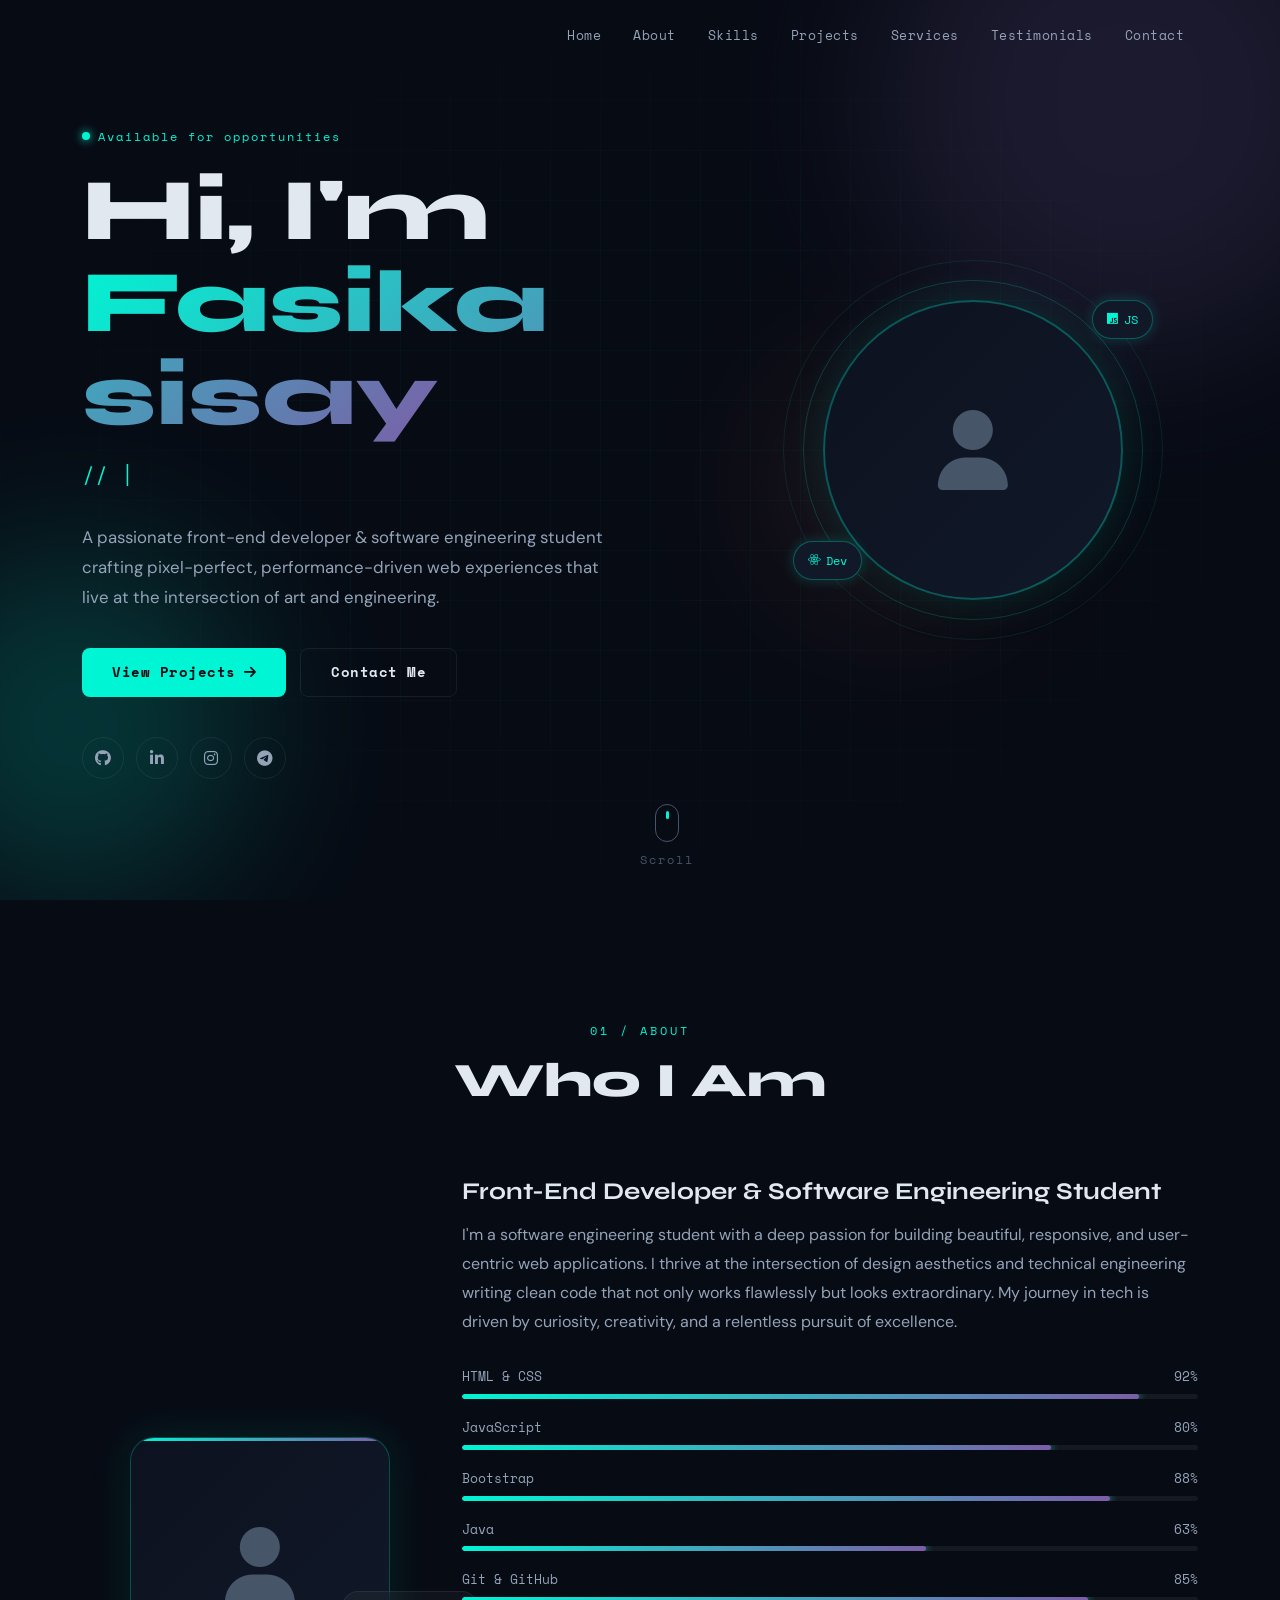
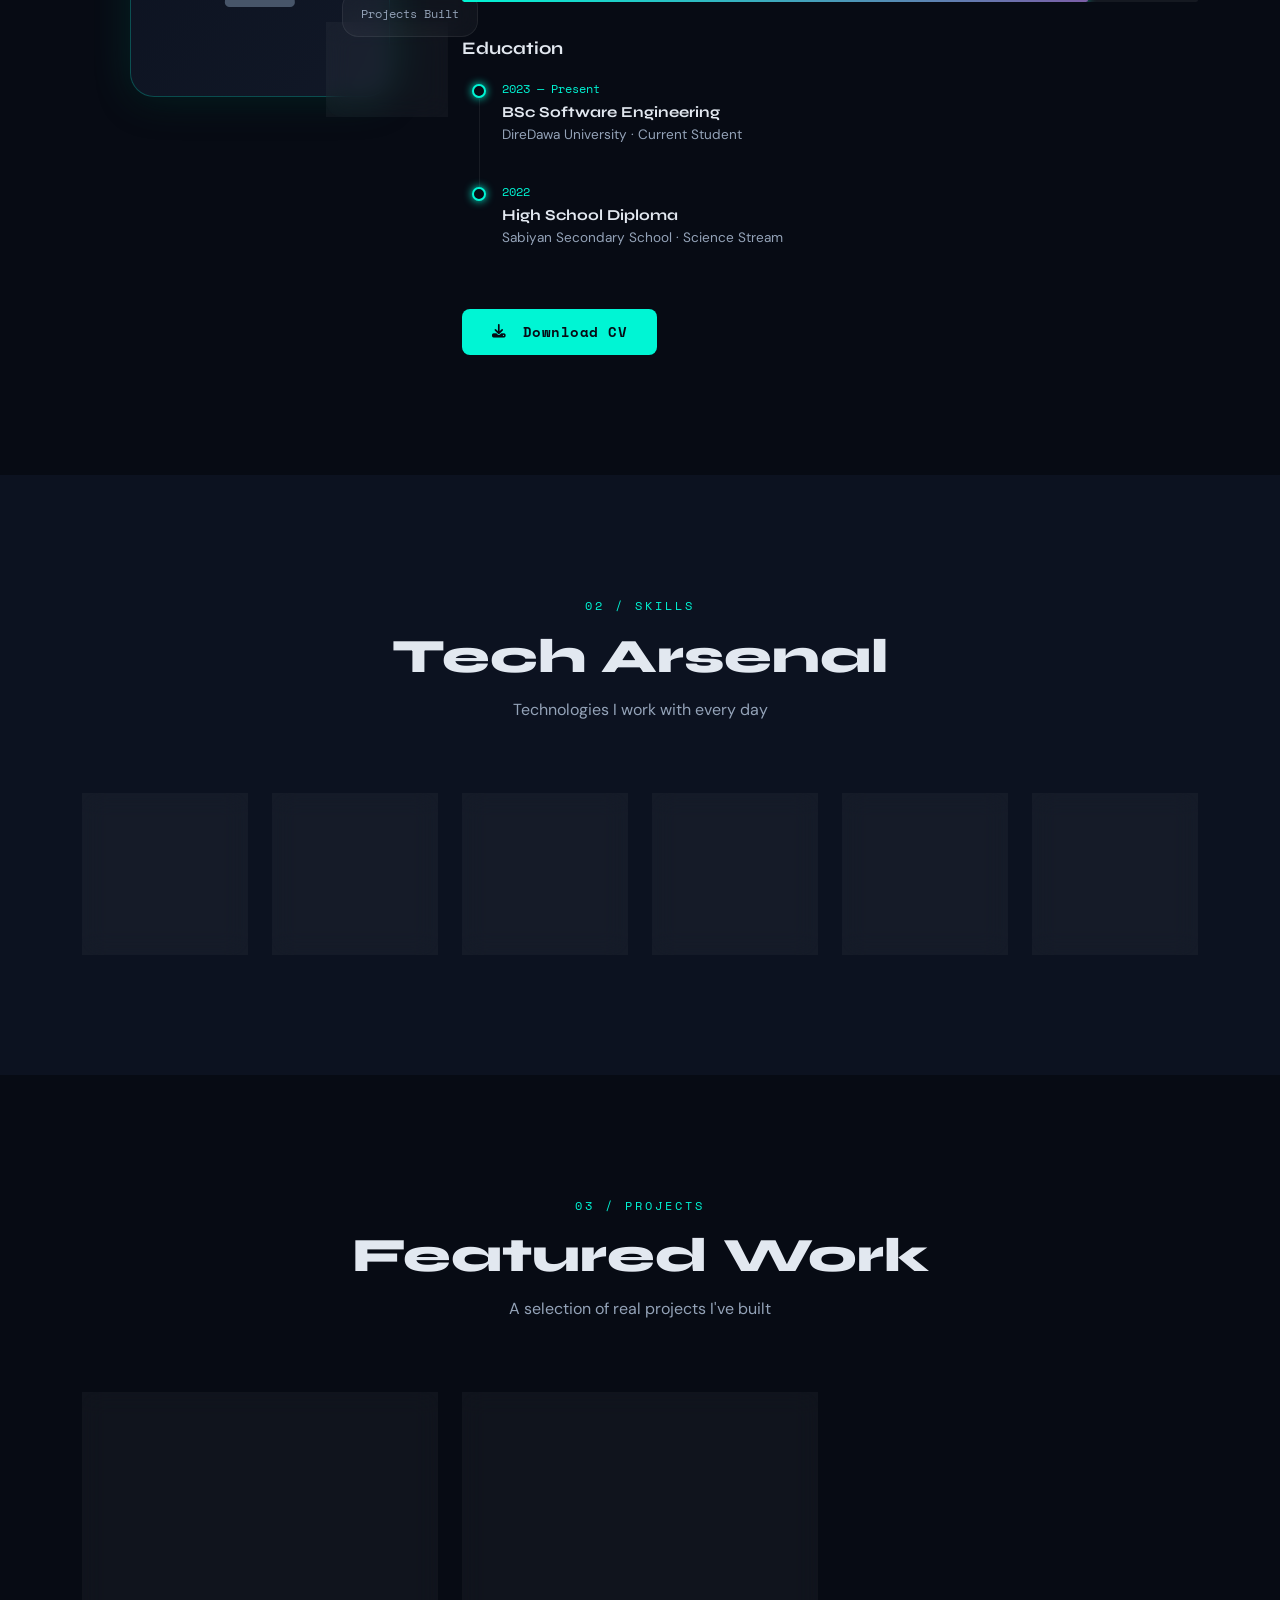
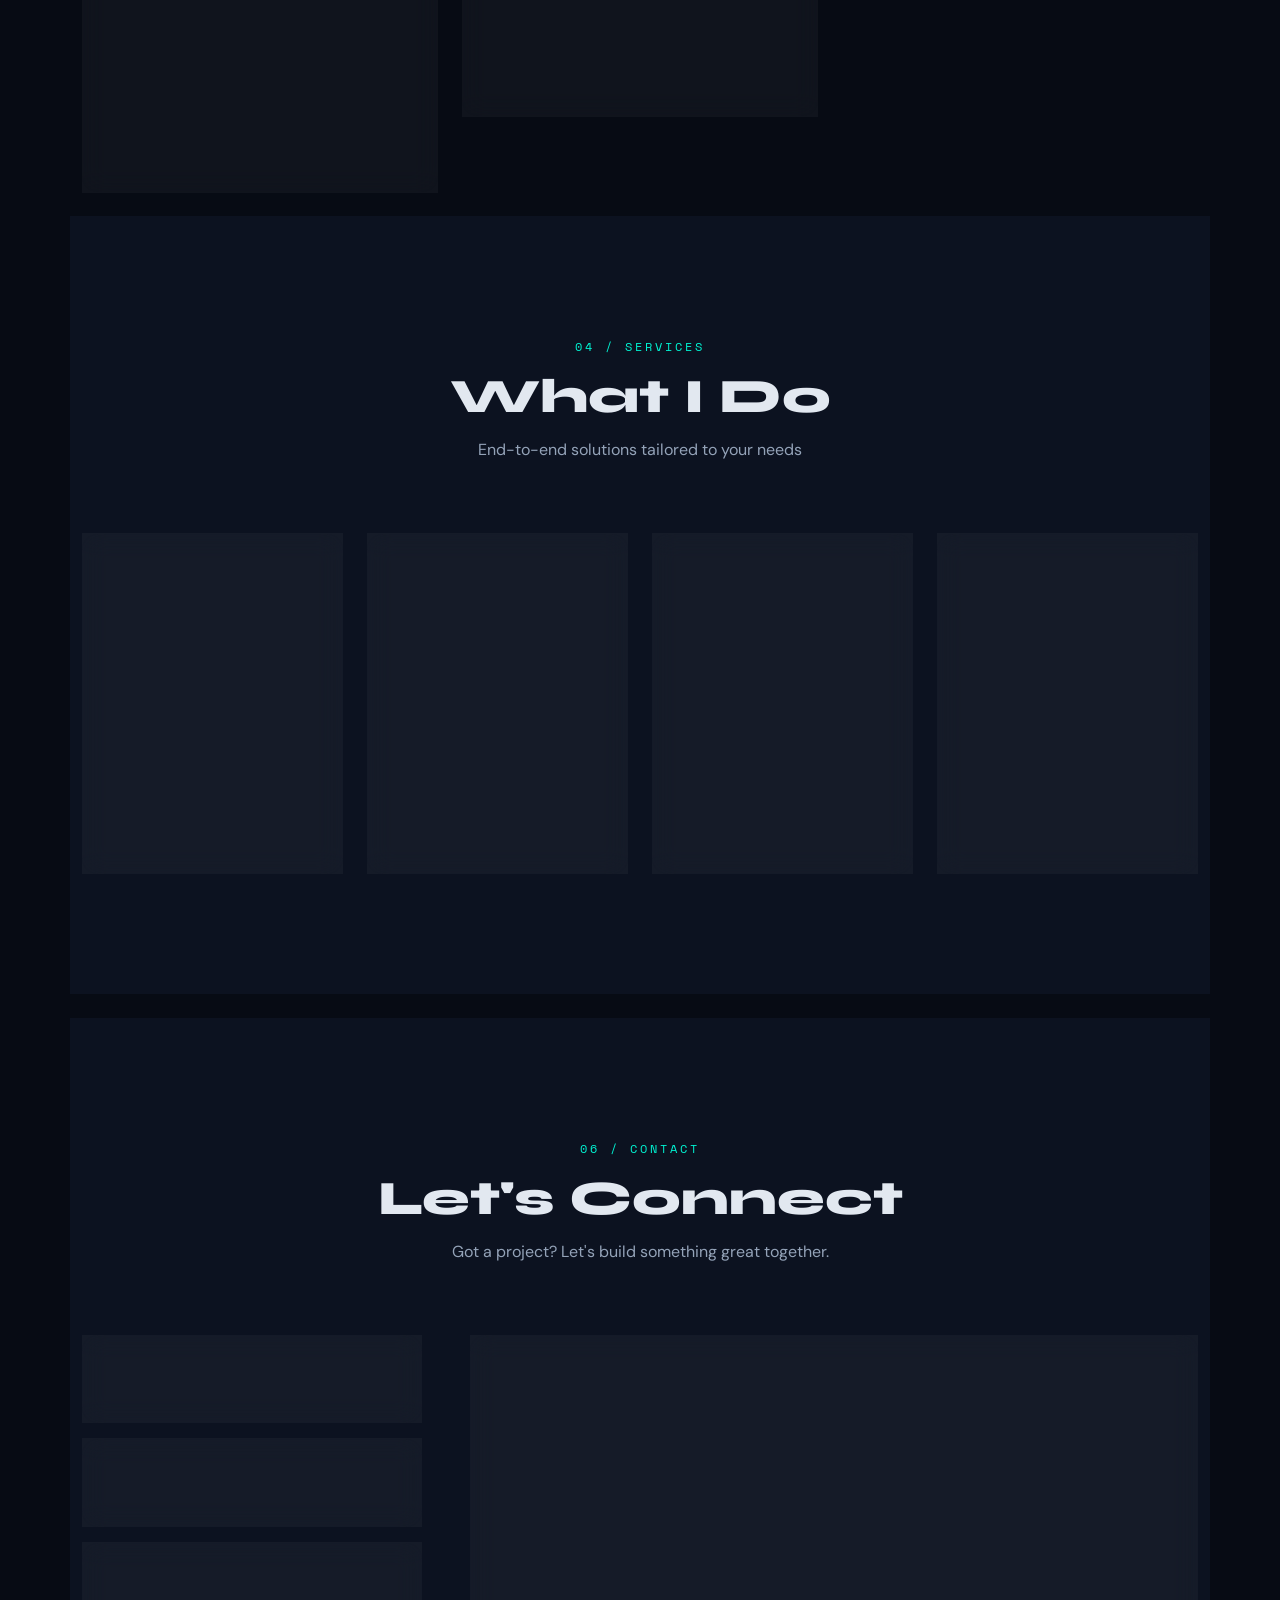
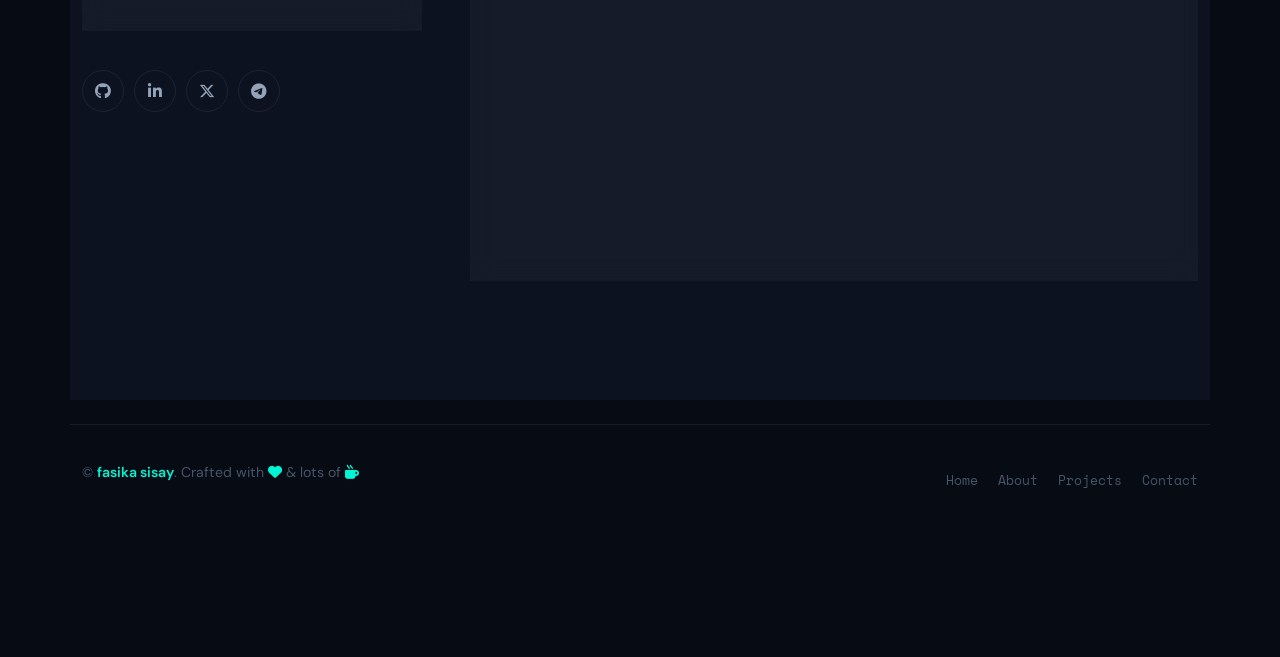
==== index.html @ cdbe72df "intial" ====
<!DOCTYPE html>
<html lang="en">
<head>
  <meta charset="UTF-8" />
  <meta name="viewport" content="width=device-width, initial-scale=1.0" />
  <meta name="description" content="Personal portfolio of a front-end developer and CS student — crafting futuristic, elegant web experiences." />
  <meta name="keywords" content="front-end developer, portfolio, web design, JavaScript, HTML, CSS, Bootstrap" />
  <title>Portfolio | Front-End Developer</title>

  <!-- Fonts -->
  <link rel="preconnect" href="https://fonts.googleapis.com" />
  <link rel="preconnect" href="https://fonts.gstatic.com" crossorigin />
  <link href="https://fonts.googleapis.com/css2?family=Space+Mono:ital,wght@0,400;0,700;1,400&family=Syne:wght@400;600;700;800&family=DM+Sans:ital,opsz,wght@0,9..40,300;0,9..40,400;0,9..40,500;1,9..40,300&display=swap" rel="stylesheet" />

  <!-- Bootstrap 5 -->
  <link href="https://cdn.jsdelivr.net/npm/bootstrap@5.3.3/dist/css/bootstrap.min.css" rel="stylesheet" />

  <!-- Font Awesome -->
  <link rel="stylesheet" href="https://cdnjs.cloudflare.com/ajax/libs/font-awesome/6.5.2/css/all.min.css" />

  <!-- AOS Animations -->
  <link href="https://unpkg.com/aos@2.3.4/dist/aos.css" rel="stylesheet" />

  <!-- Custom Styles -->
  <link rel="stylesheet" href="style.css" />
</head>
<body>

  <!-- ═══════════════════════════════════════
       LOADING SCREEN
  ═══════════════════════════════════════ -->
  <div id="loader">
    <div class="loader-inner">
      <div class="loader-ring"></div>
      <div class="loader-ring"></div>
      <div class="loader-ring"></div>
      <span class="loader-text">Initializing<span class="loader-dots">...</span></span>
    </div>
  </div>

  
  <div id="scroll-progress"></div>

  <!-- ═══════════════════════════════════════
       NAVBAR
  ═══════════════════════════════════════ -->
  <nav class="navbar navbar-expand-lg fixed-top" id="mainNav">
    <div class="container">
      <a class="navbar-brand" href="#hero">
       
      </a>
      <button class="navbar-toggler" type="button" data-bs-toggle="collapse" data-bs-target="#navMenu" aria-controls="navMenu" aria-expanded="false" aria-label="Toggle navigation">
        <div class="hamburger-icon">
          <span></span><span></span><span></span>
        </div>
      </button>
      <div class="collapse navbar-collapse" id="navMenu">
        <ul class="navbar-nav ms-auto gap-1">
          <li class="nav-item"><a class="nav-link" href="#hero">Home</a></li>
          <li class="nav-item"><a class="nav-link" href="#about">About</a></li>
          <li class="nav-item"><a class="nav-link" href="#skills">Skills</a></li>
          <li class="nav-item"><a class="nav-link" href="#projects">Projects</a></li>
          <li class="nav-item"><a class="nav-link" href="#services">Services</a></li>
          <li class="nav-item"><a class="nav-link" href="#testimonials">Testimonials</a></li>
          <li class="nav-item"><a class="nav-link" href="#contact">Contact</a></li>
        </ul>
      </div>
    </div>
  </nav>

  <!-- ═══════════════════════════════════════
       HERO SECTION
  ═══════════════════════════════════════ -->
  <section id="hero">
    <!-- Particle Canvas -->
    <canvas id="particles-canvas"></canvas>

    <!-- Floating orbs -->
    <div class="orb orb-1"></div>
    <div class="orb orb-2"></div>
    <div class="orb orb-3"></div>

    <!-- Grid overlay -->
    <div class="hero-grid"></div>

    <div class="container hero-content">
      <div class="row align-items-center min-vh-100">
        <div class="col-lg-8 col-xl-7">
          <p class="hero-label" data-aos="fade-right" data-aos-duration="800">
            <span class="label-dot"></span> Available for opportunities
          </p>
          <h1 class="hero-name" data-aos="fade-right" data-aos-delay="100" data-aos-duration="900">
            Hi, I'm<br /><span class="name-highlight">Fasika sisay</span>
          </h1>
          <p class="hero-role" data-aos="fade-right" data-aos-delay="200" data-aos-duration="900">
            <span class="role-prefix">// </span><span id="typed-text"></span><span class="typed-cursor">|</span>
          </p>
          <p class="hero-bio" data-aos="fade-right" data-aos-delay="300" data-aos-duration="900">
            A passionate front-end developer &amp; software engineering student crafting pixel-perfect, performance-driven web experiences that live at the intersection of art and engineering.
          </p>

          <div class="hero-cta" data-aos="fade-up" data-aos-delay="400" data-aos-duration="900">
            <a href="#projects" class="btn btn-neon">
              <span>View Projects</span>
              <i class="fa-solid fa-arrow-right"></i>
            </a>
            <a href="#contact" class="btn btn-ghost">
              <span>Contact Me</span>
            </a>
          </div>

          <div class="hero-socials" data-aos="fade-up" data-aos-delay="500" data-aos-duration="900">
            <a href="https://github.com/fasikasisay" aria-label="GitHub" class="social-link"><i class="fa-brands fa-github"></i></a>
            <a href="https://linkedin.com/in/fasikasisay" aria-label="LinkedIn" class="social-link"><i class="fa-brands fa-linkedin-in"></i></a>
            <a href="https://instagram.com/fa_fi_22" aria-label="Instagram" class="social-link"><i class="fa-brands fa-instagram"></i></a>
            <a href="https://t.me/fasikawit" aria-label="Telegram" class="social-link"><i class="fa-brands fa-telegram"></i></a>
          </div>
        </div>

        <div class="col-lg-4 col-xl-5 d-none d-lg-flex justify-content-center" data-aos="fade-left" data-aos-delay="200" data-aos-duration="1000">
          <div class="hero-avatar-wrap">
            <div class="avatar-ring"></div>
            <div class="avatar-ring avatar-ring-2"></div>
            <div class="avatar-placeholder">
              <i class="fa-solid fa-user"></i>
            </div>
            <!-- Floating badges -->
            <div class="float-badge badge-top-right">
              <i class="fa-brands fa-js"></i> JS
            </div>
            <div class="float-badge badge-bottom-left">
              <i class="fa-brands fa-react"></i> Dev
            </div>
          </div>
        </div>
      </div>

      <!-- Scroll indicator -->
      <div class="scroll-indicator" data-aos="fade-up" data-aos-delay="800">
        <div class="scroll-mouse">
          <div class="scroll-wheel"></div>
        </div>
        <span>Scroll</span>
      </div>
    </div>
  </section>

  <!-- ═══════════════════════════════════════
       ABOUT SECTION
  ═══════════════════════════════════════ -->
  <section id="about" class="section-pad">
    <div class="container">
      <div class="section-header" data-aos="fade-up">
        <span class="section-tag">01 / About</span>
        <h2 class="section-title">Who I Am</h2>
      </div>

      <div class="row gy-5 align-items-center">
        <!-- Photo / Avatar -->
        <div class="col-lg-4" data-aos="fade-right" data-aos-duration="900">
          <div class="about-avatar-wrap">
            <div class="about-avatar">
              <i class="fa-solid fa-user"></i>
            </div>
            <div class="about-card-stat glass-card">
              <span class="stat-num">1+</span>
              <span class="stat-label">Years Coding</span>
            </div>
            <div class="about-card-stat glass-card stat-2">
              <span class="stat-num"></span>
              <span class="stat-label">Projects Built</span>
            </div>
          </div>
        </div>

        <!-- Bio + Skills -->
        <div class="col-lg-8" data-aos="fade-left" data-aos-duration="900">
          <h3 class="about-name">Front-End Developer &amp; Software Engineering Student</h3>
          <p class="about-bio">
            I'm a software engineering student with a deep passion for building beautiful, responsive, and user-centric web applications. 
            I thrive at the intersection of design aesthetics and technical engineering  writing clean code that not only works flawlessly but looks extraordinary.
            My journey in tech is driven by curiosity, creativity, and a relentless pursuit of excellence.
          </p>

          <!-- Skills progress bars -->
          <div class="skills-bars">
            <div class="skill-bar-item" data-aos="fade-up" data-aos-delay="100">
              <div class="skill-label"><span>HTML &amp; CSS</span><span>92%</span></div>
              <div class="skill-track"><div class="skill-fill" data-width="92"></div></div>
            </div>
            <div class="skill-bar-item" data-aos="fade-up" data-aos-delay="150">
              <div class="skill-label"><span>JavaScript</span><span>80%</span></div>
              <div class="skill-track"><div class="skill-fill" data-width="80"></div></div>
            </div>
            <div class="skill-bar-item" data-aos="fade-up" data-aos-delay="200">
              <div class="skill-label"><span>Bootstrap</span><span>88%</span></div>
              <div class="skill-track"><div class="skill-fill" data-width="88"></div></div>
            </div>
            <div class="skill-bar-item" data-aos="fade-up" data-aos-delay="250">
              <div class="skill-label"><span>Java</span><span>63%</span></div>
              <div class="skill-track"><div class="skill-fill" data-width="63"></div></div>
            </div>
            <div class="skill-bar-item" data-aos="fade-up" data-aos-delay="300">
              <div class="skill-label"><span>Git &amp; GitHub</span><span>85%</span></div>
              <div class="skill-track"><div class="skill-fill" data-width="85"></div></div>
            </div>
          </div>

          <!-- Education timeline -->
          <div class="edu-timeline" data-aos="fade-up" data-aos-delay="200">
            <h4 class="timeline-heading">Education</h4>
            <div class="timeline-item">
              <div class="timeline-dot"></div>
              <div class="timeline-body">
                <span class="timeline-year">2023 — Present</span>
                <h5>BSc Software Engineering</h5>
                <p>DireDawa University · Current Student</p>
              </div>
            </div>
            <div class="timeline-item">
              <div class="timeline-dot"></div>
              <div class="timeline-body">
                <span class="timeline-year">2022</span>
                <h5>High School Diploma</h5>
                <p>Sabiyan Secondary School · Science Stream</p>
              </div>
            </div>
          </div>

          <a href="#" class="btn btn-neon mt-4">
            <i class="fa-solid fa-download me-2"></i> Download CV
          </a>
        </div>
      </div>
    </div>
  </section>

  <!-- ═══════════════════════════════════════
       SKILLS SECTION
  ═══════════════════════════════════════ -->
  <section id="skills" class="section-pad skills-section">
    <div class="container">
      <div class="section-header" data-aos="fade-up">
        <span class="section-tag">02 / Skills</span>
        <h2 class="section-title">Tech Arsenal</h2>
        <p class="section-sub">Technologies I work with every day</p>
      </div>

      <div class="row g-4 justify-content-center">
        <!-- HTML -->
        <div class="col-6 col-md-4 col-lg-2" data-aos="zoom-in" data-aos-delay="0">
          <div class="skill-card glass-card">
            <div class="skill-icon skill-icon-html">
              <i class="fa-brands fa-html5"></i>
            </div>
            <span class="skill-name">HTML5</span>
            <div class="skill-glow"></div>
          </div>
        </div>
        <!-- CSS -->
        <div class="col-6 col-md-4 col-lg-2" data-aos="zoom-in" data-aos-delay="80">
          <div class="skill-card glass-card">
            <div class="skill-icon skill-icon-css">
              <i class="fa-brands fa-css3-alt"></i>
            </div>
            <span class="skill-name">CSS3</span>
            <div class="skill-glow"></div>
          </div>
        </div>
        <!-- JS -->
        <div class="col-6 col-md-4 col-lg-2" data-aos="zoom-in" data-aos-delay="160">
          <div class="skill-card glass-card">
            <div class="skill-icon skill-icon-js">
              <i class="fa-brands fa-js"></i>
            </div>
            <span class="skill-name">JavaScript</span>
            <div class="skill-glow"></div>
          </div>
        </div>
        <!-- Bootstrap -->
        <div class="col-6 col-md-4 col-lg-2" data-aos="zoom-in" data-aos-delay="240">
          <div class="skill-card glass-card">
            <div class="skill-icon skill-icon-bs">
              <i class="fa-brands fa-bootstrap"></i>
            </div>
            <span class="skill-name">Bootstrap</span>
            <div class="skill-glow"></div>
          </div>
        </div>
        <!-- Java -->
        <div class="col-6 col-md-4 col-lg-2" data-aos="zoom-in" data-aos-delay="320">
          <div class="skill-card glass-card">
            <div class="skill-icon skill-icon-java">
              <i class="fa-brands fa-java"></i>
            </div>
            <span class="skill-name">Java</span>
            <div class="skill-glow"></div>
          </div>
        </div>
        <!-- Git -->
        <div class="col-6 col-md-4 col-lg-2" data-aos="zoom-in" data-aos-delay="400">
          <div class="skill-card glass-card">
            <div class="skill-icon skill-icon-git">
              <i class="fa-brands fa-git-alt"></i>
            </div>
            <span class="skill-name">Git &amp; GitHub</span>
            <div class="skill-glow"></div>
          </div>
        </div>
      </div>
    </div>
  </section>

  <!-- ═══════════════════════════════════════
       PROJECTS SECTION
  ═══════════════════════════════════════ -->
  <section id="projects" class="section-pad">
    <div class="container">
      <div class="section-header" data-aos="fade-up">
        <span class="section-tag">03 / Projects</span>
        <h2 class="section-title">Featured Work</h2>
        <p class="section-sub">A selection of real projects I've built</p>
      </div>

      <div class="row g-4">
        <!-- Project 1 -->
        <div class="col-lg-4 col-md-6" data-aos="fade-up" data-aos-delay="0">
          <div class="project-card glass-card">
            <div class="project-img-wrap">
              <div class="project-img-placeholder proj-1">
                <i class="fa-solid fa-mug-hot"></i>
              </div>
              <div class="project-overlay">
                <div class="overlay-content">
                  <a href="#" class="btn btn-neon btn-sm" target="_blank" rel="noopener">
                    <i class="fa-solid fa-arrow-up-right-from-square me-1"></i> Live Demo
                  </a>
                  <a href="#" class="btn btn-ghost btn-sm" target="_blank" rel="noopener">
                    <i class="fa-brands fa-github me-1"></i> GitHub
                  </a>
                </div>
              </div>
            </div>
            <div class="project-body">
              <div class="project-tags">
                <span class="tag">HTML</span><span class="tag">CSS</span><span class="tag">JS</span>
              </div>
              <h4 class="project-title">Coffee Shop Website</h4>
              <p class="project-desc">A premium, fully responsive coffee shop landing page with smooth animations, product showcase, and reservation system.</p>
            </div>
          </div>
        </div>

        <!-- Project 2 -->
        <div class="col-lg-4 col-md-6" data-aos="fade-up" data-aos-delay="100">
          <div class="project-card glass-card">
            <div class="project-img-wrap">
              <div class="project-img-placeholder proj-2">
                <i class="fa-solid fa-motorcycle"></i>
              </div>
              <div class="project-overlay">
                <div class="overlay-content">
                  <a href="#" class="btn btn-neon btn-sm" target="_blank" rel="noopener">
                    <i class="fa-solid fa-arrow-up-right-from-square me-1"></i> Live Demo
                  </a>
                  <a href="#" class="btn btn-ghost btn-sm" target="_blank" rel="noopener">
                    <i class="fa-brands fa-github me-1"></i> GitHub
                  </a>
                </div>
              </div>
            </div>
            <div class="project-body">
              <div class="project-tags">
                <span class="tag">Bootstrap</span><span class="tag">JS</span><span class="tag">Java</span>
              </div>
              <h4 class="project-title">event mangement system</h4>
              <p class="project-desc"></p>
            </div>
          </div>
        </div>

       

  <!--   SERVICES SECTION  -->
  <section id="services" class="section-pad services-section">
    <div class="container">
      <div class="section-header" data-aos="fade-up">
        <span class="section-tag">04 / Services</span>
        <h2 class="section-title">What I Do</h2>
        <p class="section-sub">End-to-end solutions tailored to your needs</p>
      </div>

      <div class="row g-4">
        <div class="col-lg-3 col-md-6" data-aos="fade-up" data-aos-delay="0">
          <div class="service-card glass-card">
            <div class="service-icon">
              <i class="fa-solid fa-code"></i>
              <div class="service-icon-glow"></div>
            </div>
            <h4>Front-End Development</h4>
            <p>Building fast, responsive interfaces with modern HTML, CSS, JavaScript and frameworks — pixel-perfect from design to deployment.</p>
            <div class="service-number">01</div>
          </div>
        </div>
        <div class="col-lg-3 col-md-6" data-aos="fade-up" data-aos-delay="100">
          <div class="service-card glass-card">
            <div class="service-icon">
              <i class="fa-solid fa-mobile-screen-button"></i>
              <div class="service-icon-glow"></div>
            </div>
            <h4>Responsive Web Design</h4>
            <p>Crafting seamless experiences across all devices — from 4K monitors to pocket-sized phones — with fluid layouts and adaptive design.</p>
            <div class="service-number">02</div>
          </div>
        </div>
        <div class="col-lg-3 col-md-6" data-aos="fade-up" data-aos-delay="200">
          <div class="service-card glass-card">
            <div class="service-icon">
              <i class="fa-solid fa-wand-magic-sparkles"></i>
              <div class="service-icon-glow"></div>
            </div>
            <h4>UI/UX Design</h4>
            <p>Designing intuitive, visually compelling user experiences through wireframing, prototyping, and high-fidelity design systems.</p>
            <div class="service-number">03</div>
          </div>
        </div>
        <div class="col-lg-3 col-md-6" data-aos="fade-up" data-aos-delay="300">
          <div class="service-card glass-card">
            <div class="service-icon">
              <i class="fa-brands fa-java"></i>
              <div class="service-icon-glow"></div>
            </div>
            
            
          </div>
        </div>
      </div>
    </div>
  </section>

  

  <!-- ═══════════════════════════════════════
       CONTACT SECTION
  ═══════════════════════════════════════ -->
  <section id="contact" class="section-pad contact-section">
    <div class="container">
      <div class="section-header" data-aos="fade-up">
        <span class="section-tag">06 / Contact</span>
        <h2 class="section-title">Let's Connect</h2>
        <p class="section-sub">Got a project? Let's build something great together.</p>
      </div>

      <div class="row g-5">
        <!-- Info column -->
        <div class="col-lg-4" data-aos="fade-right" data-aos-duration="900">
          <div class="contact-info">
            <div class="contact-info-item glass-card">
              <div class="contact-icon"><i class="fa-solid fa-envelope"></i></div>
              <div>
                <span class="contact-label">Email</span>
                <a href="mailto:sfasika007@gmail.com" class="contact-value">sfasika007@gmail.com</a>
              </div>
            </div>
            <div class="contact-info-item glass-card">
              <div class="contact-icon"><i class="fa-solid fa-phone"></i></div>
              <div>
                <span class="contact-label">Phone</span>
                <a href="tel:+251994033167" class="contact-value">+251 994 033 167</a>
              </div>
            </div>
            <div class="contact-info-item glass-card">
              <div class="contact-icon"><i class="fa-solid fa-location-dot"></i></div>
              <div>
                <span class="contact-label">Location</span>
                <span class="contact-value">Dire Dawa, Ethiopia</span>
              </div>
            </div>

            <div class="contact-socials mt-4">
              <a href="#" class="social-link" aria-label="GitHub"><i class="fa-brands fa-github"></i></a>
              <a href="#" class="social-link" aria-label="LinkedIn"><i class="fa-brands fa-linkedin-in"></i></a>
              <a href="#" class="social-link" aria-label="Twitter"><i class="fa-brands fa-x-twitter"></i></a>
              <a href="#" class="social-link" aria-label="Telegram"><i class="fa-brands fa-telegram"></i></a>
            </div>
          </div>
        </div>

        <!-- Form column -->
        <div class="col-lg-8" data-aos="fade-left" data-aos-duration="900">
          <div class="contact-form-wrap glass-card">
            <div id="formSuccess" class="form-success-msg" style="display:none;">
              <i class="fa-solid fa-circle-check"></i>
              <p>Message sent successfully! I'll get back to you soon.</p>
            </div>
            <div id="contactFormInner">
              <div class="row g-3">
                <div class="col-md-6">
                  <div class="form-group">
                    <label for="contactName">Full Name</label>
                    <input type="text" id="contactName" class="form-control custom-input" placeholder="John Doe" />
                    <span class="form-err" id="errName"></span>
                  </div>
                </div>
                <div class="col-md-6">
                  <div class="form-group">
                    <label for="contactEmail">Email Address</label>
                    <input type="email" id="contactEmail" class="form-control custom-input" placeholder="john@example.com" />
                    <span class="form-err" id="errEmail"></span>
                  </div>
                </div>
                <div class="col-12">
                  <div class="form-group">
                    <label for="contactSubject">Subject</label>
                    <input type="text" id="contactSubject" class="form-control custom-input" placeholder="Project Inquiry" />
                    <span class="form-err" id="errSubject"></span>
                  </div>
                </div>
                <div class="col-12">
                  <div class="form-group">
                    <label for="contactMsg">Message</label>
                    <textarea id="contactMsg" class="form-control custom-input" rows="5" placeholder="Tell me about your project..."></textarea>
                    <span class="form-err" id="errMsg"></span>
                  </div>
                </div>
                <div class="col-12">
                  <button type="button" class="btn btn-neon w-100" id="sendBtn" onclick="submitForm()">
                    <span id="btnText"><i class="fa-solid fa-paper-plane me-2"></i>Send Message</span>
                    <span id="btnLoader" style="display:none;"><i class="fa-solid fa-spinner fa-spin me-2"></i>Sending...</span>
                  </button>
                </div>
              </div>
            </div>
          </div>
        </div>
      </div>
    </div>
  </section>

  <!-- ═══════════════════════════════════════
       FOOTER
  ═══════════════════════════════════════ -->
  <footer id="footer">
    <div class="container">
      <div class="footer-inner">
        <p class="footer-copy">
          &copy; <span id="footerYear"></span> <span class="footer-name">fasika sisay</span>. Crafted with <i class="fa-solid fa-heart" style="color:var(--neon)"></i> &amp; lots of <i class="fa-solid fa-mug-hot" style="color:var(--neon)"></i>
        </p>
        <div class="footer-links">
          <a href="#hero">Home</a>
          <a href="#about">About</a>
          <a href="#projects">Projects</a>
          <a href="#contact">Contact</a>
        </div>
      </div>
    </div>

    <!-- Back to top -->
    <a href="#hero" id="backToTop" aria-label="Back to top">
      <i class="fa-solid fa-arrow-up"></i>
    </a>
  </footer>

  <!-- ═══════════════════════════════════════
       SCRIPTS
  ═══════════════════════════════════════ -->
  <!-- Bootstrap 5 -->
  <script src="https://cdn.jsdelivr.net/npm/bootstrap@5.3.3/dist/js/bootstrap.bundle.min.js"></script>
  <!-- AOS -->
  <script src="https://unpkg.com/aos@2.3.4/dist/aos.js"></script>
  <!-- Custom Script -->
  <script src="script.js"></script>
</body>
</html>
---- style.css ----
/* ─── 0. CSS Variables ─────────────────────────── */
:root {
  --bg:        #070b14;
  --bg-2:      #0c1220;
  --bg-3:      #111827;
  --glass:     rgba(255,255,255,0.04);
  --glass-b:   rgba(255,255,255,0.08);
  --neon:      #00f5d4;
  --neon-2:    #7b5ea7;
  --neon-rgb:  0,245,212;
  --accent:    #ff6b6b;
  --text:      #e2e8f0;
  --text-dim:  #94a3b8;
  --text-mute: #475569;
  --border:    rgba(255,255,255,0.07);
  --font-head: 'Syne', sans-serif;
  --font-mono: 'Space Mono', monospace;
  --font-body: 'DM Sans', sans-serif;
  --radius:    16px;
  --radius-sm: 10px;
  --transition: 0.35s cubic-bezier(0.4,0,0.2,1);
  --shadow-neon: 0 0 20px rgba(var(--neon-rgb), 0.35);
  --shadow-card: 0 8px 32px rgba(0,0,0,0.4);
}

/* ─── 1. Reset & Base ──────────────────────────── */
*, *::before, *::after { box-sizing: border-box; margin: 0; padding: 0; }

html {
  scroll-behavior: smooth;
  scroll-padding-top: 80px;
}

body {
  background: var(--bg);
  color: var(--text);
  font-family: var(--font-body);
  font-size: 16px;
  line-height: 1.7;
  overflow-x: hidden;
  cursor: none;
}

a { color: inherit; text-decoration: none; transition: color var(--transition); }
img { max-width: 100%; display: block; }

/* ─── 2. Scrollbar ──────────────────────────── */
::-webkit-scrollbar { width: 6px; }
::-webkit-scrollbar-track { background: var(--bg); }
::-webkit-scrollbar-thumb { background: var(--neon); border-radius: 3px; }

/* ─── 3. Scroll Progress Bar ─────────────────── */
#scroll-progress {
  position: fixed;
  top: 0; left: 0;
  height: 3px;
  width: 0%;
  background: linear-gradient(90deg, var(--neon), var(--neon-2));
  z-index: 9999;
  transition: width 0.1s linear;
  box-shadow: 0 0 10px var(--neon);
}

/* ─── 4. Custom Cursor ────────────────────────── */
#cursor-dot {
  position: fixed;
  width: 8px; height: 8px;
  background: var(--neon);
  border-radius: 50%;
  pointer-events: none;
  z-index: 10000;
  transform: translate(-50%, -50%);
  transition: transform 0.05s;
  box-shadow: 0 0 10px var(--neon);
}

#cursor-outline {
  position: fixed;
  width: 36px; height: 36px;
  border: 1.5px solid rgba(var(--neon-rgb), 0.5);
  border-radius: 50%;
  pointer-events: none;
  z-index: 9999;
  transform: translate(-50%, -50%);
  transition: width 0.3s, height 0.3s, border-color 0.3s, transform 0.1s;
}

body:has(a:hover) #cursor-outline,
body:has(button:hover) #cursor-outline {
  width: 56px; height: 56px;
  border-color: var(--neon);
  background: rgba(var(--neon-rgb), 0.05);
}

/* ─── 5. Loading Screen ──────────────────────── */
#loader {
  position: fixed;
  inset: 0;
  background: var(--bg);
  display: flex;
  align-items: center;
  justify-content: center;
  z-index: 99999;
  transition: opacity 0.6s, visibility 0.6s;
}

#loader.loaded {
  opacity: 0;
  visibility: hidden;
}

.loader-inner {
  position: relative;
  display: flex;
  flex-direction: column;
  align-items: center;
  gap: 20px;
}

.loader-ring {
  position: absolute;
  border-radius: 50%;
  border: 2px solid transparent;
  animation: spin 1.5s linear infinite;
}
.loader-ring:nth-child(1) {
  width: 70px; height: 70px;
  border-top-color: var(--neon);
  top: -35px;
}
.loader-ring:nth-child(2) {
  width: 50px; height: 50px;
  border-right-color: var(--neon-2);
  top: -25px;
  animation-duration: 1s;
  animation-direction: reverse;
}
.loader-ring:nth-child(3) {
  width: 34px; height: 34px;
  border-bottom-color: var(--accent);
  top: -17px;
  animation-duration: 0.7s;
}

.loader-text {
  margin-top: 50px;
  font-family: var(--font-mono);
  font-size: 13px;
  color: var(--neon);
  letter-spacing: 3px;
}

@keyframes spin { to { transform: rotate(360deg); } }

/* ─── 6. Navbar ─────────────────────────────── */
#mainNav {
  padding: 18px 0;
  background: transparent;
  transition: background var(--transition), padding var(--transition), backdrop-filter var(--transition), box-shadow var(--transition);
  z-index: 1000;
}

#mainNav.scrolled {
  padding: 10px 0;
  background: rgba(7,11,20,0.85);
  backdrop-filter: blur(20px);
  -webkit-backdrop-filter: blur(20px);
  border-bottom: 1px solid var(--border);
  box-shadow: 0 4px 30px rgba(0,0,0,0.3);
}

.navbar-brand {
  font-family: var(--font-mono);
  font-size: 1.3rem;
  color: var(--text) !important;
  font-weight: 700;
}
.brand-bracket { color: var(--neon); }
.brand-accent { color: var(--accent); }

.navbar-nav .nav-link {
  font-family: var(--font-mono);
  font-size: 0.82rem;
  color: var(--text-dim);
  padding: 6px 14px !important;
  border-radius: 6px;
  letter-spacing: 0.5px;
  transition: color var(--transition), background var(--transition);
  position: relative;
}

.navbar-nav .nav-link::after {
  content: '';
  position: absolute;
  bottom: 0; left: 50%;
  width: 0; height: 1px;
  background: var(--neon);
  transform: translateX(-50%);
  transition: width var(--transition);
}

.navbar-nav .nav-link:hover,
.navbar-nav .nav-link.active {
  color: var(--neon);
  background: rgba(var(--neon-rgb), 0.07);
}
.navbar-nav .nav-link:hover::after,
.navbar-nav .nav-link.active::after { width: 60%; }

/* Hamburger icon */
.navbar-toggler {
  border: none;
  background: transparent;
  padding: 4px;
  box-shadow: none !important;
}
.hamburger-icon { display: flex; flex-direction: column; gap: 5px; }
.hamburger-icon span {
  display: block;
  width: 24px; height: 2px;
  background: var(--text);
  border-radius: 2px;
  transition: transform var(--transition), opacity var(--transition), background var(--transition);
}
.navbar-toggler[aria-expanded="true"] .hamburger-icon span:nth-child(1) {
  transform: translateY(7px) rotate(45deg);
  background: var(--neon);
}
.navbar-toggler[aria-expanded="true"] .hamburger-icon span:nth-child(2) {
  opacity: 0;
}
.navbar-toggler[aria-expanded="true"] .hamburger-icon span:nth-child(3) {
  transform: translateY(-7px) rotate(-45deg);
  background: var(--neon);
}

/* ─── 7. Buttons ─────────────────────────────── */
.btn-neon {
  display: inline-flex;
  align-items: center;
  gap: 8px;
  padding: 13px 30px;
  background: var(--neon);
  color: var(--bg) !important;
  font-family: var(--font-mono);
  font-size: 0.85rem;
  font-weight: 700;
  border-radius: 8px;
  border: none;
  cursor: pointer;
  position: relative;
  overflow: hidden;
  transition: var(--transition);
  box-shadow: 0 0 0 0 rgba(var(--neon-rgb), 0);
  letter-spacing: 0.5px;
}

.btn-neon::before {
  content: '';
  position: absolute;
  inset: 0;
  background: rgba(255,255,255,0.2);
  transform: scaleX(0);
  transform-origin: left;
  transition: transform 0.4s ease;
}

.btn-neon:hover {
  transform: translateY(-2px);
  box-shadow: 0 0 24px rgba(var(--neon-rgb), 0.6), 0 8px 20px rgba(0,0,0,0.3);
  color: var(--bg) !important;
}
.btn-neon:hover::before { transform: scaleX(1); }

.btn-ghost {
  display: inline-flex;
  align-items: center;
  gap: 8px;
  padding: 13px 30px;
  background: transparent;
  color: var(--text) !important;
  font-family: var(--font-mono);
  font-size: 0.85rem;
  font-weight: 700;
  border-radius: 8px;
  border: 1px solid var(--border);
  cursor: pointer;
  transition: var(--transition);
  letter-spacing: 0.5px;
}

.btn-ghost:hover {
  border-color: var(--neon);
  color: var(--neon) !important;
  background: rgba(var(--neon-rgb), 0.06);
  transform: translateY(-2px);
  box-shadow: 0 0 15px rgba(var(--neon-rgb), 0.2);
}

.btn-sm { padding: 9px 18px !important; font-size: 0.78rem !important; }

/* ─── 8. Glass Card ──────────────────────────── */
.glass-card {
  background: var(--glass);
  border: 1px solid var(--border);
  border-radius: var(--radius);
  backdrop-filter: blur(12px);
  -webkit-backdrop-filter: blur(12px);
  transition: border-color var(--transition), box-shadow var(--transition), transform var(--transition);
}
.glass-card:hover {
  border-color: rgba(var(--neon-rgb), 0.3);
  box-shadow: 0 0 25px rgba(var(--neon-rgb), 0.1), var(--shadow-card);
}

/* ─── 9. Section Layout ─────────────────────── */
.section-pad { padding: 120px 0; }

.section-header {
  text-align: center;
  margin-bottom: 70px;
}

.section-tag {
  font-family: var(--font-mono);
  font-size: 0.78rem;
  color: var(--neon);
  letter-spacing: 3px;
  text-transform: uppercase;
  display: block;
  margin-bottom: 12px;
}

.section-title {
  font-family: var(--font-head);
  font-size: clamp(2rem, 4vw, 3rem);
  font-weight: 800;
  color: var(--text);
  line-height: 1.15;
}

.section-sub {
  color: var(--text-dim);
  max-width: 500px;
  margin: 12px auto 0;
}

/* ─── 10. HERO ─────────────────────────────── */
#hero {
  position: relative;
  min-height: 100vh;
  overflow: hidden;
  background: var(--bg);
}

#particles-canvas {
  position: absolute;
  inset: 0;
  z-index: 0;
}

/* Orbs */
.orb {
  position: absolute;
  border-radius: 50%;
  filter: blur(80px);
  opacity: 0.18;
  animation: floatOrb 8s ease-in-out infinite alternate;
  z-index: 0;
}

.orb-1 {
  width: 500px; height: 500px;
  background: var(--neon-2);
  top: -150px; right: -100px;
}
.orb-2 {
  width: 350px; height: 350px;
  background: var(--neon);
  bottom: 0; left: -100px;
  animation-delay: -3s;
}
.orb-3 {
  width: 250px; height: 250px;
  background: var(--accent);
  top: 40%; right: 20%;
  animation-delay: -5s;
  opacity: 0.1;
}

@keyframes floatOrb {
  from { transform: translate(0, 0) scale(1); }
  to   { transform: translate(30px, -30px) scale(1.07); }
}

/* Hero grid */
.hero-grid {
  position: absolute;
  inset: 0;
  background-image:
    linear-gradient(rgba(var(--neon-rgb),0.03) 1px, transparent 1px),
    linear-gradient(90deg, rgba(var(--neon-rgb),0.03) 1px, transparent 1px);
  background-size: 50px 50px;
  z-index: 0;
  mask-image: radial-gradient(ellipse at center, black 40%, transparent 80%);
}

.hero-content { position: relative; z-index: 1; }

.hero-label {
  display: inline-flex;
  align-items: center;
  gap: 8px;
  font-family: var(--font-mono);
  font-size: 0.78rem;
  color: var(--neon);
  letter-spacing: 2px;
  margin-bottom: 18px;
}
.label-dot {
  width: 8px; height: 8px;
  border-radius: 50%;
  background: var(--neon);
  box-shadow: 0 0 10px var(--neon);
  animation: pulse 2s infinite;
}
@keyframes pulse {
  0%,100% { box-shadow: 0 0 6px var(--neon); }
  50%      { box-shadow: 0 0 18px var(--neon); }
}

.hero-name {
  font-family: var(--font-head);
  font-size: clamp(3rem, 8vw, 5.5rem);
  font-weight: 800;
  line-height: 1.05;
  margin-bottom: 16px;
  color: var(--text);
}

.name-highlight {
  background: linear-gradient(135deg, var(--neon) 0%, var(--neon-2) 100%);
  -webkit-background-clip: text;
  -webkit-text-fill-color: transparent;
  background-clip: text;
}

.hero-role {
  font-family: var(--font-mono);
  font-size: clamp(1rem, 2.5vw, 1.3rem);
  color: var(--text-dim);
  margin-bottom: 22px;
  min-height: 2em;
}
.role-prefix { color: var(--neon); }
#typed-text { color: var(--text); }
.typed-cursor {
  color: var(--neon);
  animation: blink 1s step-end infinite;
}
@keyframes blink { 50% { opacity: 0; } }

.hero-bio {
  max-width: 540px;
  color: var(--text-dim);
  font-size: 1.05rem;
  line-height: 1.8;
  margin-bottom: 36px;
}

.hero-cta {
  display: flex;
  flex-wrap: wrap;
  gap: 14px;
  margin-bottom: 40px;
}

.hero-socials {
  display: flex;
  gap: 12px;
}

.social-link {
  width: 42px; height: 42px;
  border-radius: 50%;
  border: 1px solid var(--border);
  display: flex;
  align-items: center;
  justify-content: center;
  color: var(--text-dim);
  font-size: 1rem;
  transition: var(--transition);
}
.social-link:hover {
  border-color: var(--neon);
  color: var(--neon);
  transform: translateY(-3px);
  background: rgba(var(--neon-rgb), 0.08);
  box-shadow: 0 0 14px rgba(var(--neon-rgb), 0.3);
}

/* Hero Avatar */
.hero-avatar-wrap {
  position: relative;
  width: 300px; height: 300px;
}

.avatar-ring {
  position: absolute;
  inset: -20px;
  border-radius: 50%;
  border: 1px solid rgba(var(--neon-rgb), 0.2);
  animation: rotate3d 10s linear infinite;
}
.avatar-ring-2 {
  inset: -40px;
  border-color: rgba(var(--neon-rgb), 0.1);
  animation-direction: reverse;
  animation-duration: 15s;
}

@keyframes rotate3d {
  from { transform: rotateX(70deg) rotateZ(0deg); }
  to   { transform: rotateX(70deg) rotateZ(360deg); }
}

.avatar-placeholder {
  width: 100%; height: 100%;
  border-radius: 50%;
  background: linear-gradient(135deg, var(--bg-2), var(--bg-3));
  border: 2px solid rgba(var(--neon-rgb), 0.3);
  display: flex;
  align-items: center;
  justify-content: center;
  font-size: 5rem;
  color: var(--text-mute);
  overflow: hidden;
  position: relative;
  box-shadow: 0 0 40px rgba(var(--neon-rgb), 0.15), var(--shadow-card);
}

.float-badge {
  position: absolute;
  padding: 8px 14px;
  background: var(--bg-3);
  border: 1px solid rgba(var(--neon-rgb), 0.3);
  border-radius: 30px;
  font-family: var(--font-mono);
  font-size: 0.78rem;
  color: var(--neon);
  display: flex;
  align-items: center;
  gap: 6px;
  animation: floatBadge 4s ease-in-out infinite alternate;
  box-shadow: 0 0 14px rgba(var(--neon-rgb), 0.2);
}
.badge-top-right { top: 0; right: -30px; animation-delay: -1s; }
.badge-bottom-left { bottom: 20px; left: -30px; }

@keyframes floatBadge {
  from { transform: translateY(0); }
  to   { transform: translateY(-12px); }
}

/* Scroll indicator */
.scroll-indicator {
  display: flex;
  flex-direction: column;
  align-items: center;
  gap: 8px;
  position: absolute;
  bottom: 30px;
  left: 50%;
  transform: translateX(-50%);
  font-family: var(--font-mono);
  font-size: 0.72rem;
  color: var(--text-mute);
  letter-spacing: 2px;
}

.scroll-mouse {
  width: 24px; height: 38px;
  border: 1.5px solid var(--text-mute);
  border-radius: 12px;
  display: flex;
  justify-content: center;
  padding-top: 6px;
}
.scroll-wheel {
  width: 3px; height: 8px;
  background: var(--neon);
  border-radius: 2px;
  animation: scrollWheel 1.5s ease infinite;
}
@keyframes scrollWheel {
  0% { transform: translateY(0); opacity: 1; }
  100% { transform: translateY(10px); opacity: 0; }
}

/* ─── 11. ABOUT ─────────────────────────────── */
.about-avatar-wrap {
  position: relative;
  display: flex;
  justify-content: center;
}

.about-avatar {
  width: 260px; height: 260px;
  border-radius: 24px;
  background: linear-gradient(135deg, var(--bg-2), var(--bg-3));
  border: 1px solid rgba(var(--neon-rgb), 0.25);
  display: flex;
  align-items: center;
  justify-content: center;
  font-size: 5rem;
  color: var(--text-mute);
  box-shadow: 0 0 40px rgba(var(--neon-rgb), 0.12), var(--shadow-card);
  position: relative;
  overflow: hidden;
}
.about-avatar::before {
  content: '';
  position: absolute;
  top: 0; left: 0;
  width: 100%; height: 3px;
  background: linear-gradient(90deg, var(--neon), var(--neon-2));
}

.about-card-stat {
  position: absolute;
  padding: 12px 18px;
  text-align: center;
  bottom: -20px; right: -10px;
}
.stat-2 { bottom: 60px; right: -40px; }
.stat-num {
  display: block;
  font-family: var(--font-head);
  font-size: 1.8rem;
  font-weight: 800;
  color: var(--neon);
}
.stat-label {
  display: block;
  font-family: var(--font-mono);
  font-size: 0.72rem;
  color: var(--text-dim);
}

.about-name {
  font-family: var(--font-head);
  font-size: 1.5rem;
  font-weight: 700;
  margin-bottom: 14px;
  color: var(--text);
}
.about-bio {
  color: var(--text-dim);
  margin-bottom: 30px;
  line-height: 1.8;
}

/* Skills bars */
.skills-bars { margin-bottom: 36px; }
.skill-bar-item { margin-bottom: 18px; }
.skill-label {
  display: flex;
  justify-content: space-between;
  font-family: var(--font-mono);
  font-size: 0.8rem;
  color: var(--text-dim);
  margin-bottom: 6px;
}
.skill-track {
  height: 5px;
  background: rgba(255,255,255,0.06);
  border-radius: 3px;
  overflow: hidden;
}
.skill-fill {
  height: 100%;
  border-radius: 3px;
  background: linear-gradient(90deg, var(--neon), var(--neon-2));
  width: 0;
  transition: width 1.4s cubic-bezier(0.4,0,0.2,1);
  box-shadow: 0 0 8px var(--neon);
}

/* Education timeline */
.edu-timeline { position: relative; }
.timeline-heading {
  font-family: var(--font-head);
  font-size: 1.1rem;
  font-weight: 700;
  color: var(--text);
  margin-bottom: 20px;
}

.timeline-item {
  display: flex;
  gap: 16px;
  padding-left: 10px;
  margin-bottom: 20px;
  position: relative;
}
.timeline-item::before {
  content: '';
  position: absolute;
  left: 17px; top: 20px;
  width: 1px; height: calc(100% + 10px);
  background: var(--border);
}
.timeline-item:last-child::before { display: none; }

.timeline-dot {
  width: 14px; height: 14px;
  border-radius: 50%;
  border: 2px solid var(--neon);
  background: var(--bg);
  flex-shrink: 0;
  margin-top: 5px;
  position: relative;
  z-index: 1;
  box-shadow: 0 0 8px var(--neon);
}

.timeline-year {
  font-family: var(--font-mono);
  font-size: 0.72rem;
  color: var(--neon);
  display: block;
  margin-bottom: 4px;
}
.timeline-body h5 {
  font-family: var(--font-head);
  font-weight: 700;
  font-size: 0.95rem;
  color: var(--text);
  margin-bottom: 2px;
}
.timeline-body p { font-size: 0.85rem; color: var(--text-dim); }

/* ─── 12. SKILLS SECTION ─────────────────────── */
.skills-section { background: var(--bg-2); }

.skill-card {
  padding: 30px 16px;
  text-align: center;
  cursor: default;
  position: relative;
  overflow: hidden;
}

.skill-card:hover { transform: translateY(-8px); }

.skill-icon {
  width: 64px; height: 64px;
  border-radius: 16px;
  display: flex;
  align-items: center;
  justify-content: center;
  font-size: 2rem;
  margin: 0 auto 14px;
  transition: var(--transition);
}

.skill-icon-html  { background: rgba(228,77,38,0.12); color: #e44d26; }
.skill-icon-css   { background: rgba(41,101,241,0.12); color: #2965f1; }
.skill-icon-js    { background: rgba(247,223,30,0.12); color: #f7df1e; }
.skill-icon-bs    { background: rgba(121,82,179,0.12); color: #7952b3; }
.skill-icon-java  { background: rgba(234,98,0,0.12);  color: #ea6200; }
.skill-icon-git   { background: rgba(240,80,51,0.12); color: #f05033; }

.skill-card:hover .skill-icon { transform: scale(1.1) rotateY(10deg); }

.skill-name {
  font-family: var(--font-mono);
  font-size: 0.8rem;
  color: var(--text-dim);
  display: block;
}

.skill-glow {
  position: absolute;
  inset: -1px;
  border-radius: var(--radius);
  opacity: 0;
  border: 1px solid var(--neon);
  box-shadow: 0 0 20px rgba(var(--neon-rgb), 0.3);
  transition: opacity var(--transition);
  pointer-events: none;
}
.skill-card:hover .skill-glow { opacity: 1; }

/* ─── 13. PROJECTS ──────────────────────────── */
.project-card { overflow: hidden; }

.project-img-wrap {
  position: relative;
  overflow: hidden;
  height: 200px;
  border-radius: var(--radius) var(--radius) 0 0;
}

.project-img-placeholder {
  width: 100%; height: 100%;
  display: flex;
  align-items: center;
  justify-content: center;
  font-size: 4rem;
  transition: transform 0.5s ease;
}

.proj-1 { background: linear-gradient(135deg, #2d1b00, #5c3d11); color: #c8862a; }
.proj-2 { background: linear-gradient(135deg, #001a0e, #004d26); color: #00c853; }
.proj-3 { background: linear-gradient(135deg, #0d0032, #230066); color: #9c27b0; }

.project-overlay {
  position: absolute;
  inset: 0;
  background: rgba(0,0,0,0.75);
  backdrop-filter: blur(4px);
  display: flex;
  align-items: center;
  justify-content: center;
  opacity: 0;
  transition: opacity 0.4s ease;
}

.project-card:hover .project-overlay { opacity: 1; }
.project-card:hover .project-img-placeholder { transform: scale(1.05); }

.overlay-content { display: flex; gap: 10px; flex-direction: column; align-items: center; }

.project-body { padding: 22px 22px 26px; }

.project-tags { display: flex; gap: 8px; flex-wrap: wrap; margin-bottom: 10px; }
.tag {
  font-family: var(--font-mono);
  font-size: 0.7rem;
  color: var(--neon);
  background: rgba(var(--neon-rgb), 0.1);
  padding: 3px 10px;
  border-radius: 20px;
  border: 1px solid rgba(var(--neon-rgb), 0.2);
}

.project-title {
  font-family: var(--font-head);
  font-size: 1.1rem;
  font-weight: 700;
  color: var(--text);
  margin-bottom: 8px;
}
.project-desc { font-size: 0.88rem; color: var(--text-dim); line-height: 1.6; }

/* ─── 14. SERVICES ──────────────────────────── */
.services-section { background: var(--bg-2); }

.service-card {
  padding: 36px 28px;
  height: 100%;
  position: relative;
  overflow: hidden;
}

.service-icon {
  position: relative;
  width: 58px; height: 58px;
  background: rgba(var(--neon-rgb), 0.08);
  border-radius: 14px;
  display: flex;
  align-items: center;
  justify-content: center;
  font-size: 1.7rem;
  color: var(--neon);
  margin-bottom: 22px;
  transition: var(--transition);
}

.service-card:hover .service-icon {
  background: rgba(var(--neon-rgb), 0.15);
  transform: scale(1.08);
  box-shadow: 0 0 20px rgba(var(--neon-rgb), 0.25);
}

.service-icon-glow {
  position: absolute;
  inset: -2px;
  border-radius: 14px;
  border: 1px solid rgba(var(--neon-rgb), 0);
  transition: var(--transition);
}
.service-card:hover .service-icon-glow { border-color: rgba(var(--neon-rgb), 0.4); }

.service-card h4 {
  font-family: var(--font-head);
  font-size: 1.05rem;
  font-weight: 700;
  color: var(--text);
  margin-bottom: 10px;
}
.service-card p { font-size: 0.88rem; color: var(--text-dim); line-height: 1.7; }

.service-number {
  position: absolute;
  bottom: -15px; right: 20px;
  font-family: var(--font-head);
  font-size: 4rem;
  font-weight: 800;
  color: rgba(255,255,255,0.03);
  line-height: 1;
  pointer-events: none;
  transition: color var(--transition);
}
.service-card:hover .service-number { color: rgba(var(--neon-rgb), 0.06); }

/* ─── 15. TESTIMONIALS ──────────────────────── */
.testimonial-slider { position: relative; overflow: hidden; }

.testimonial-track {
  display: flex;
  gap: 24px;
  transition: transform 0.5s cubic-bezier(0.4,0,0.2,1);
}

.testimonial-card {
  min-width: 100%;
  padding: 40px;
  position: relative;
}

@media (min-width: 768px) {
  .testimonial-card { min-width: calc(50% - 12px); }
}
@media (min-width: 1024px) {
  .testimonial-card { min-width: calc(33.333% - 16px); }
}

.testi-quote {
  font-size: 2rem;
  color: var(--neon);
  opacity: 0.5;
  margin-bottom: 16px;
}

.testi-text {
  color: var(--text-dim);
  font-size: 0.95rem;
  line-height: 1.8;
  margin-bottom: 24px;
  font-style: italic;
}

.testi-author {
  display: flex;
  align-items: center;
  gap: 14px;
}

.testi-avatar {
  width: 44px; height: 44px;
  border-radius: 50%;
  background: rgba(var(--neon-rgb), 0.1);
  border: 1px solid rgba(var(--neon-rgb), 0.3);
  display: flex;
  align-items: center;
  justify-content: center;
  color: var(--neon);
  flex-shrink: 0;
}

.testi-author h6 {
  font-family: var(--font-head);
  font-weight: 700;
  font-size: 0.95rem;
  color: var(--text);
  margin: 0;
}
.testi-author span {
  font-family: var(--font-mono);
  font-size: 0.72rem;
  color: var(--text-mute);
}

.testi-controls {
  display: flex;
  align-items: center;
  justify-content: center;
  gap: 16px;
  margin-top: 36px;
}

.testi-btn {
  width: 42px; height: 42px;
  border-radius: 50%;
  background: var(--glass);
  border: 1px solid var(--border);
  color: var(--text-dim);
  display: flex;
  align-items: center;
  justify-content: center;
  cursor: pointer;
  transition: var(--transition);
}
.testi-btn:hover {
  border-color: var(--neon);
  color: var(--neon);
  background: rgba(var(--neon-rgb), 0.08);
}

.testi-dots { display: flex; gap: 8px; align-items: center; }
.testi-dot {
  width: 6px; height: 6px;
  border-radius: 50%;
  background: var(--text-mute);
  cursor: pointer;
  transition: var(--transition);
}
.testi-dot.active {
  width: 20px;
  border-radius: 3px;
  background: var(--neon);
}

/* ─── 16. CONTACT ───────────────────────────── */
.contact-section { background: var(--bg-2); }

.contact-info { display: flex; flex-direction: column; gap: 16px; }

.contact-info-item {
  display: flex;
  align-items: center;
  gap: 16px;
  padding: 18px 20px;
}

.contact-icon {
  width: 44px; height: 44px;
  border-radius: 12px;
  background: rgba(var(--neon-rgb), 0.1);
  display: flex;
  align-items: center;
  justify-content: center;
  color: var(--neon);
  font-size: 1.1rem;
  flex-shrink: 0;
}

.contact-label {
  display: block;
  font-family: var(--font-mono);
  font-size: 0.72rem;
  color: var(--text-mute);
  margin-bottom: 3px;
  letter-spacing: 1px;
}
.contact-value {
  color: var(--text);
  font-size: 0.9rem;
  transition: color var(--transition);
}
a.contact-value:hover { color: var(--neon); }

.contact-socials { display: flex; gap: 10px; }

/* Contact Form */
.contact-form-wrap { padding: 36px; }

.form-group {
  display: flex;
  flex-direction: column;
  gap: 6px;
}
.form-group label {
  font-family: var(--font-mono);
  font-size: 0.78rem;
  color: var(--text-dim);
  letter-spacing: 0.5px;
}

.custom-input {
  background: rgba(255,255,255,0.04) !important;
  border: 1px solid var(--border) !important;
  border-radius: 10px !important;
  color: var(--text) !important;
  padding: 12px 16px !important;
  font-family: var(--font-body) !important;
  font-size: 0.9rem !important;
  transition: var(--transition) !important;
  outline: none !important;
  box-shadow: none !important;
}
.custom-input:focus {
  border-color: rgba(var(--neon-rgb), 0.5) !important;
  background: rgba(var(--neon-rgb), 0.04) !important;
  box-shadow: 0 0 0 3px rgba(var(--neon-rgb), 0.1) !important;
}
.custom-input::placeholder { color: var(--text-mute) !important; }
textarea.custom-input { resize: vertical; min-height: 130px; }

.form-err {
  font-family: var(--font-mono);
  font-size: 0.72rem;
  color: var(--accent);
  min-height: 16px;
  display: block;
}
.custom-input.is-invalid { border-color: var(--accent) !important; }

.form-success-msg {
  text-align: center;
  padding: 40px;
}
.form-success-msg i { font-size: 3rem; color: var(--neon); margin-bottom: 14px; }
.form-success-msg p { color: var(--text-dim); }

/* ─── 17. FOOTER ────────────────────────────── */
#footer {
  padding: 36px 0;
  border-top: 1px solid var(--border);
  position: relative;
}

.footer-inner {
  display: flex;
  align-items: center;
  justify-content: space-between;
  flex-wrap: wrap;
  gap: 16px;
}

.footer-copy { color: var(--text-mute); font-size: 0.88rem; }
.footer-name { color: var(--neon); font-weight: 600; }

.footer-links { display: flex; gap: 20px; flex-wrap: wrap; }
.footer-links a {
  font-family: var(--font-mono);
  font-size: 0.8rem;
  color: var(--text-mute);
  transition: color var(--transition);
}
.footer-links a:hover { color: var(--neon); }

/* Back to top */
#backToTop {
  position: fixed;
  bottom: 30px; right: 30px;
  width: 46px; height: 46px;
  border-radius: 12px;
  background: var(--bg-3);
  border: 1px solid rgba(var(--neon-rgb), 0.35);
  display: flex;
  align-items: center;
  justify-content: center;
  color: var(--neon);
  font-size: 1rem;
  opacity: 0;
  transform: translateY(20px);
  transition: opacity 0.3s, transform 0.3s, box-shadow var(--transition);
  z-index: 500;
}
#backToTop.visible { opacity: 1; transform: translateY(0); }
#backToTop:hover { box-shadow: 0 0 20px rgba(var(--neon-rgb), 0.4); }

/* ─── 18. Responsive ────────────────────────── */
@media (max-width: 991px) {
  .section-pad { padding: 80px 0; }
  .hero-name { font-size: clamp(2.4rem, 6vw, 3.5rem); }
  .about-card-stat.stat-2 { display: none; }
}

@media (max-width: 767px) {
  .section-pad { padding: 60px 0; }
  .hero-cta { flex-direction: column; align-items: flex-start; }
  .testimonial-card { padding: 28px 20px; }
  .contact-form-wrap { padding: 24px; }
  .footer-inner { justify-content: center; text-align: center; }
  .footer-links { justify-content: center; }
  #backToTop { bottom: 20px; right: 20px; }
  .about-avatar-wrap { margin-bottom: 60px; }
}

/* ─── 19. Selection Color ───────────────────── */
::selection { background: rgba(var(--neon-rgb), 0.2); color: var(--neon); }
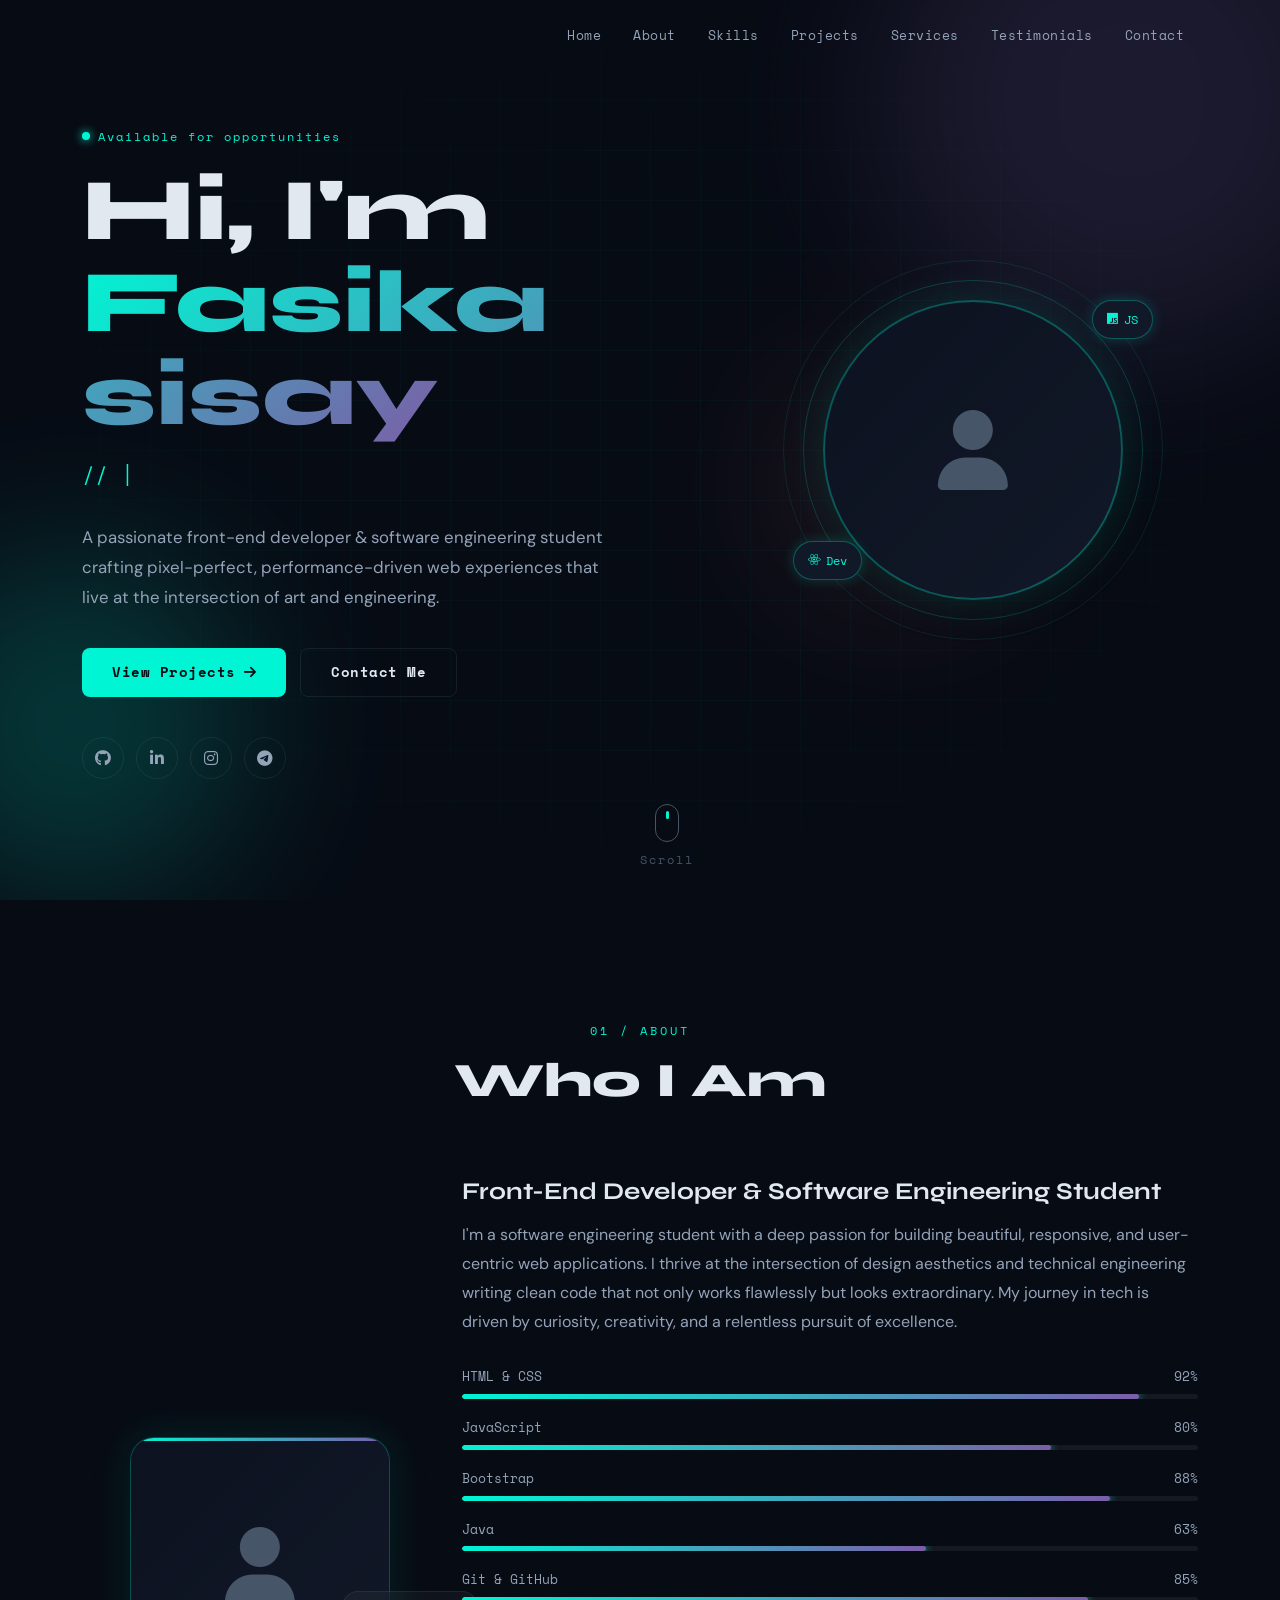
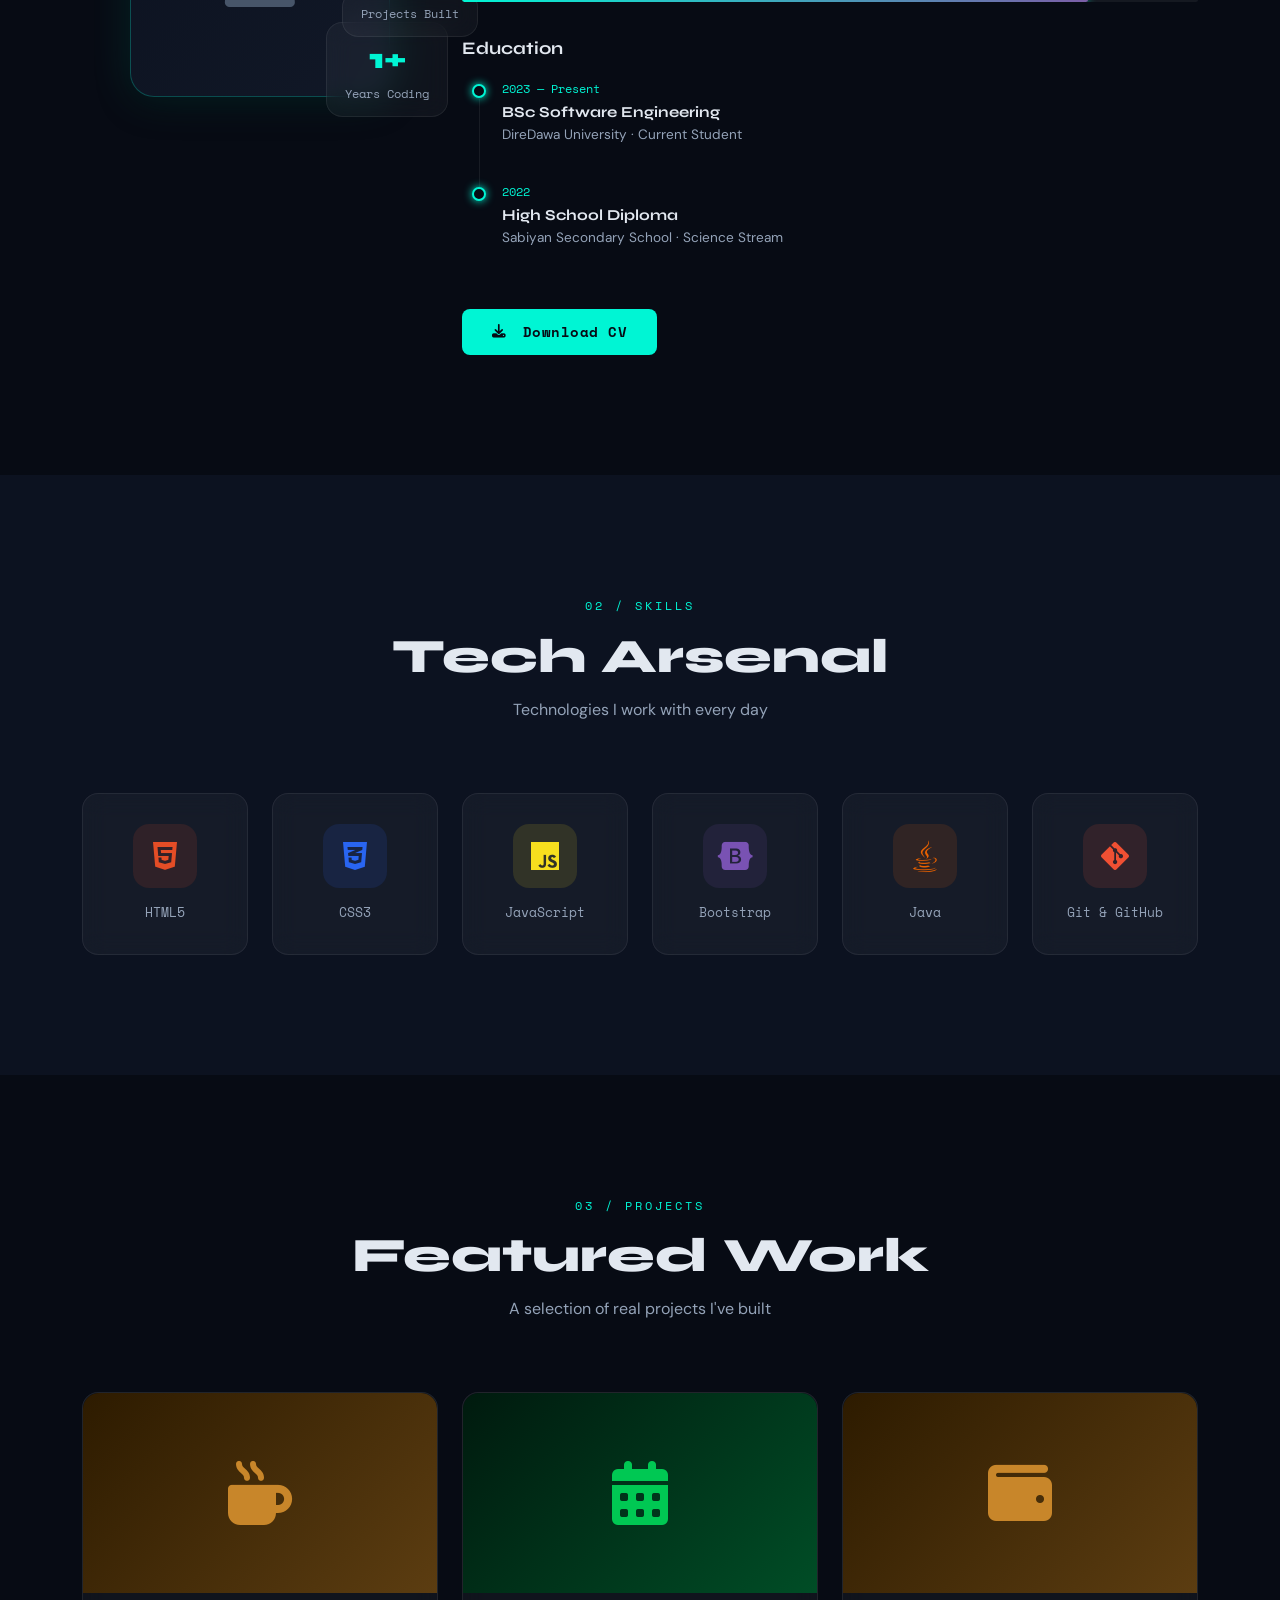
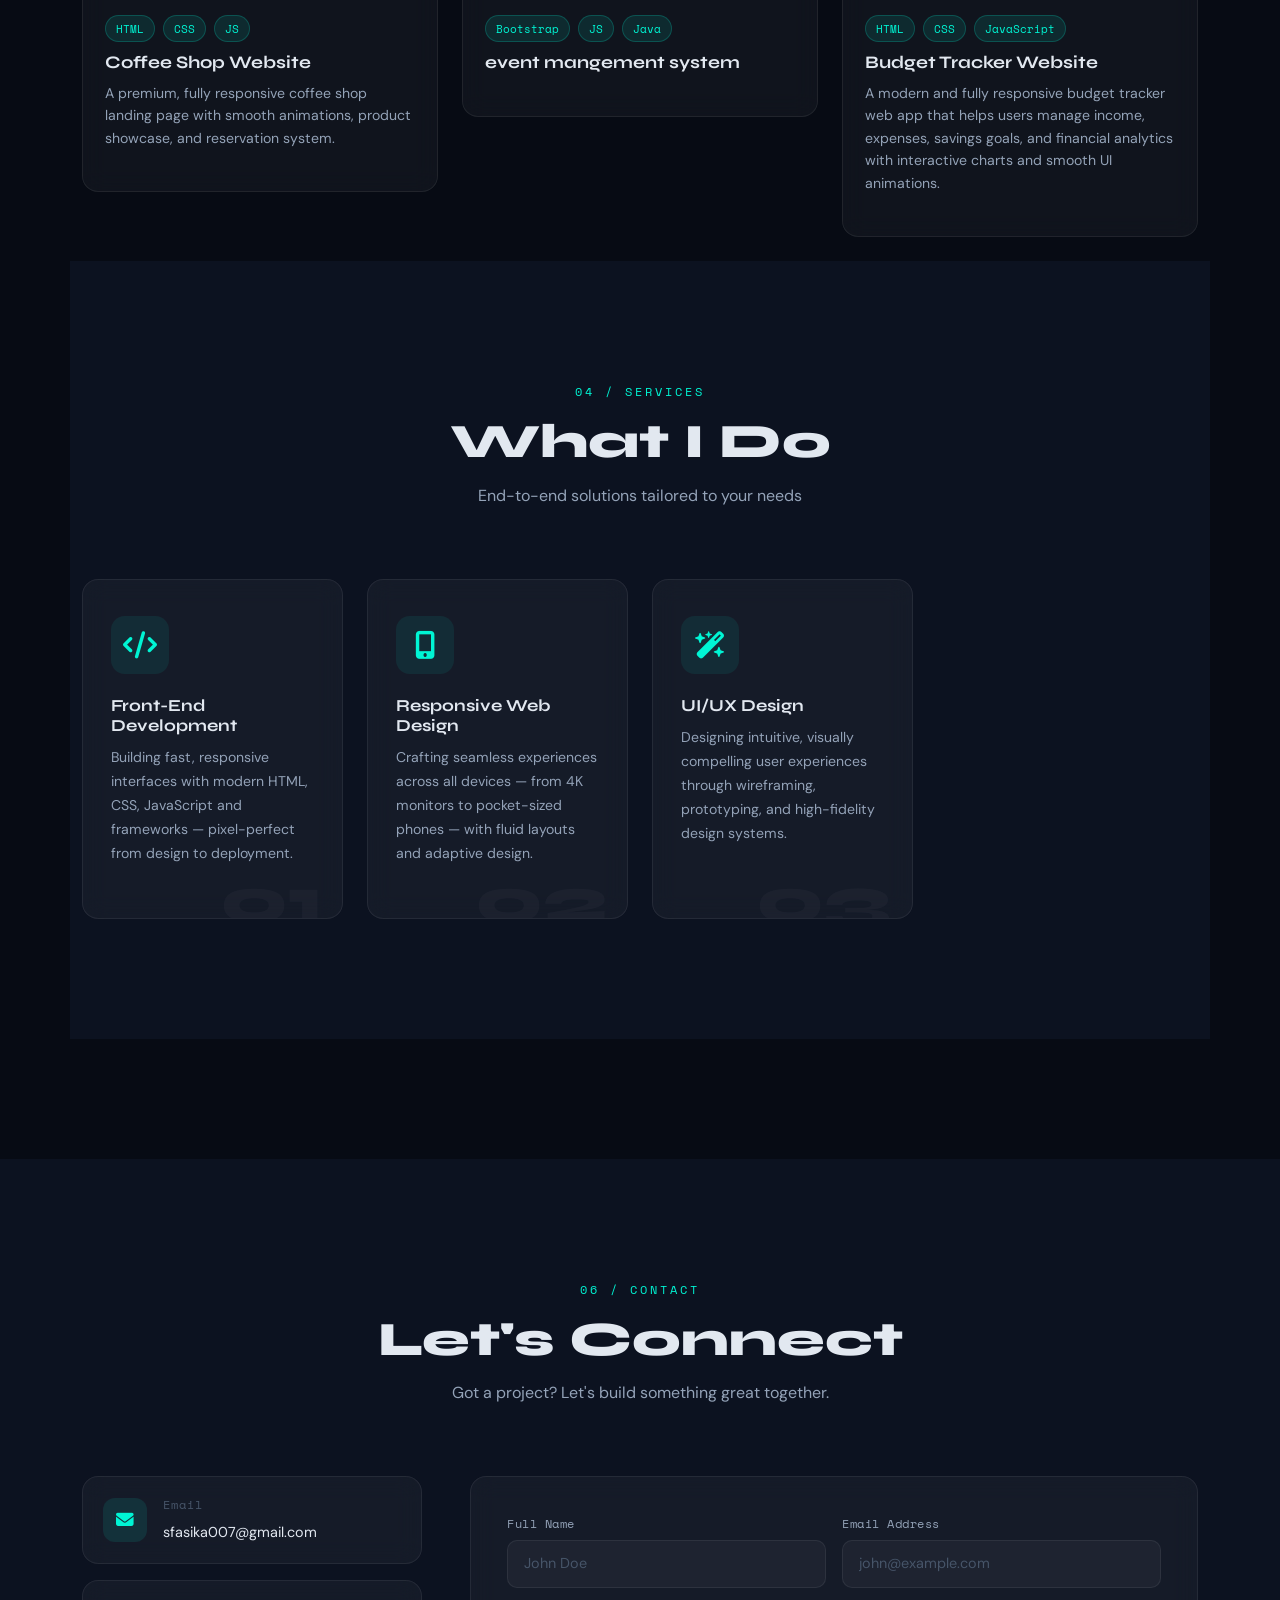
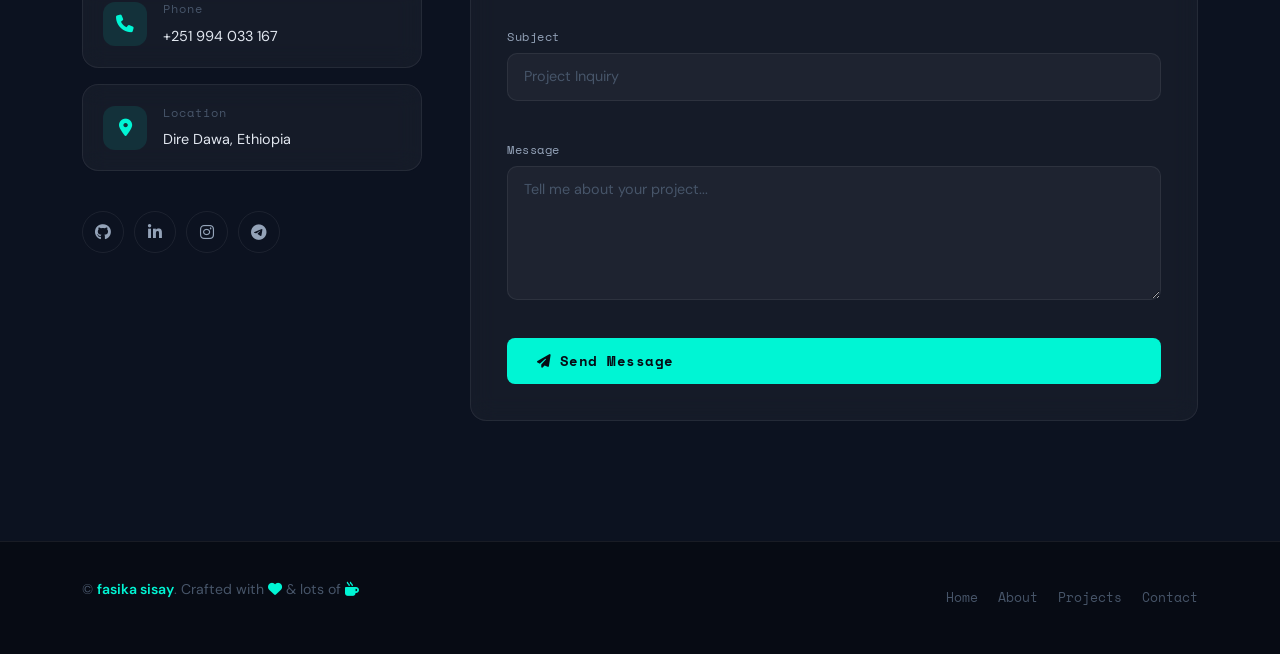
==== commit e0f41a60: "updated project section" ====
--- a/index.html
+++ b/index.html
@@ -111,7 +111,7 @@
 
           <div class="hero-socials" data-aos="fade-up" data-aos-delay="500" data-aos-duration="900">
             <a href="https://github.com/fasikasisay" aria-label="GitHub" class="social-link"><i class="fa-brands fa-github"></i></a>
-            <a href="https://linkedin.com/in/fasikasisay" aria-label="LinkedIn" class="social-link"><i class="fa-brands fa-linkedin-in"></i></a>
+            <a href="https://www.linkedin.com/in/fasika-sisay-778663348/" aria-label="LinkedIn" class="social-link"><i class="fa-brands fa-linkedin-in"></i></a>
             <a href="https://instagram.com/fa_fi_22" aria-label="Instagram" class="social-link"><i class="fa-brands fa-instagram"></i></a>
             <a href="https://t.me/fasikawit" aria-label="Telegram" class="social-link"><i class="fa-brands fa-telegram"></i></a>
           </div>
@@ -335,7 +335,7 @@
                   <a href="#" class="btn btn-neon btn-sm" target="_blank" rel="noopener">
                     <i class="fa-solid fa-arrow-up-right-from-square me-1"></i> Live Demo
                   </a>
-                  <a href="#" class="btn btn-ghost btn-sm" target="_blank" rel="noopener">
+                  <a href="https://github.com/fasikasisay/coffee.git" class="btn btn-ghost btn-sm" target="_blank" rel="noopener">
                     <i class="fa-brands fa-github me-1"></i> GitHub
                   </a>
                 </div>
@@ -356,14 +356,14 @@
           <div class="project-card glass-card">
             <div class="project-img-wrap">
               <div class="project-img-placeholder proj-2">
-                <i class="fa-solid fa-motorcycle"></i>
+                <i class="fa-solid fa-calendar-days"></i>
               </div>
               <div class="project-overlay">
                 <div class="overlay-content">
-                  <a href="#" class="btn btn-neon btn-sm" target="_blank" rel="noopener">
+                  <a href="https://eventpulse-nine.vercel.app/" class="btn btn-neon btn-sm" target="_blank" rel="noopener">
                     <i class="fa-solid fa-arrow-up-right-from-square me-1"></i> Live Demo
                   </a>
-                  <a href="#" class="btn btn-ghost btn-sm" target="_blank" rel="noopener">
+                  <a href="https://github.com/selamawitTI/Eventpulse-master.git" class="btn btn-ghost btn-sm" target="_blank" rel="noopener">
                     <i class="fa-brands fa-github me-1"></i> GitHub
                   </a>
                 </div>
@@ -379,6 +379,42 @@
           </div>
         </div>
 
+        <!-- Project 3 -->
+<div class="col-lg-4 col-md-6" data-aos="fade-up" data-aos-delay="0">
+  <div class="project-card glass-card">
+    <div class="project-img-wrap">
+      <div class="project-img-placeholder proj-1">
+        <i class="fa-solid fa-wallet"></i>
+      </div>
+
+      <div class="project-overlay">
+        <div class="overlay-content">
+          <a href="https://budget-tracker-197ff.firebaseapp.com/" class="btn btn-neon btn-sm" target="_blank" rel="noopener">
+            <i class="fa-solid fa-arrow-up-right-from-square me-1"></i> Live Demo
+          </a>
+
+          <a href="https://github.com/fasikasisay/budget-tracker.git" class="btn btn-ghost btn-sm" target="_blank" rel="noopener">
+            <i class="fa-brands fa-github me-1"></i> GitHub
+          </a>
+        </div>
+      </div>
+    </div>
+
+    <div class="project-body">
+      <div class="project-tags">
+        <span class="tag">HTML</span>
+        <span class="tag">CSS</span>
+        <span class="tag">JavaScript</span>
+      </div>
+
+      <h4 class="project-title">Budget Tracker Website</h4>
+
+      <p class="project-desc">
+        A modern and fully responsive budget tracker web app that helps users manage income, expenses, savings goals, and financial analytics with interactive charts and smooth UI animations.
+      </p>
+    </div>
+  </div>
+</div>
        
 
   <!--   SERVICES SECTION  -->
@@ -424,12 +460,7 @@
             <div class="service-number">03</div>
           </div>
         </div>
-        <div class="col-lg-3 col-md-6" data-aos="fade-up" data-aos-delay="300">
-          <div class="service-card glass-card">
-            <div class="service-icon">
-              <i class="fa-brands fa-java"></i>
-              <div class="service-icon-glow"></div>
-            </div>
+  
             
             
           </div>
@@ -478,10 +509,10 @@
             </div>
 
             <div class="contact-socials mt-4">
-              <a href="#" class="social-link" aria-label="GitHub"><i class="fa-brands fa-github"></i></a>
-              <a href="#" class="social-link" aria-label="LinkedIn"><i class="fa-brands fa-linkedin-in"></i></a>
-              <a href="#" class="social-link" aria-label="Twitter"><i class="fa-brands fa-x-twitter"></i></a>
-              <a href="#" class="social-link" aria-label="Telegram"><i class="fa-brands fa-telegram"></i></a>
+              <a href="https://github.com/fasikasisay" class="social-link" aria-label="GitHub"><i class="fa-brands fa-github"></i></a>
+              <a href="https://www.linkedin.com/in/fasika-sisay-778663348/" class="social-link" aria-label="LinkedIn"><i class="fa-brands fa-linkedin-in"></i></a>
+              <a href="https://instagram.com/fa_fi_22" class="social-link" aria-label="Instagram"><i class="fa-brands fa-instagram"></i></a>
+              <a href="https://t.me/fasikawit" class="social-link" aria-label="Telegram"><i class="fa-brands fa-telegram"></i></a>
             </div>
           </div>
         </div>
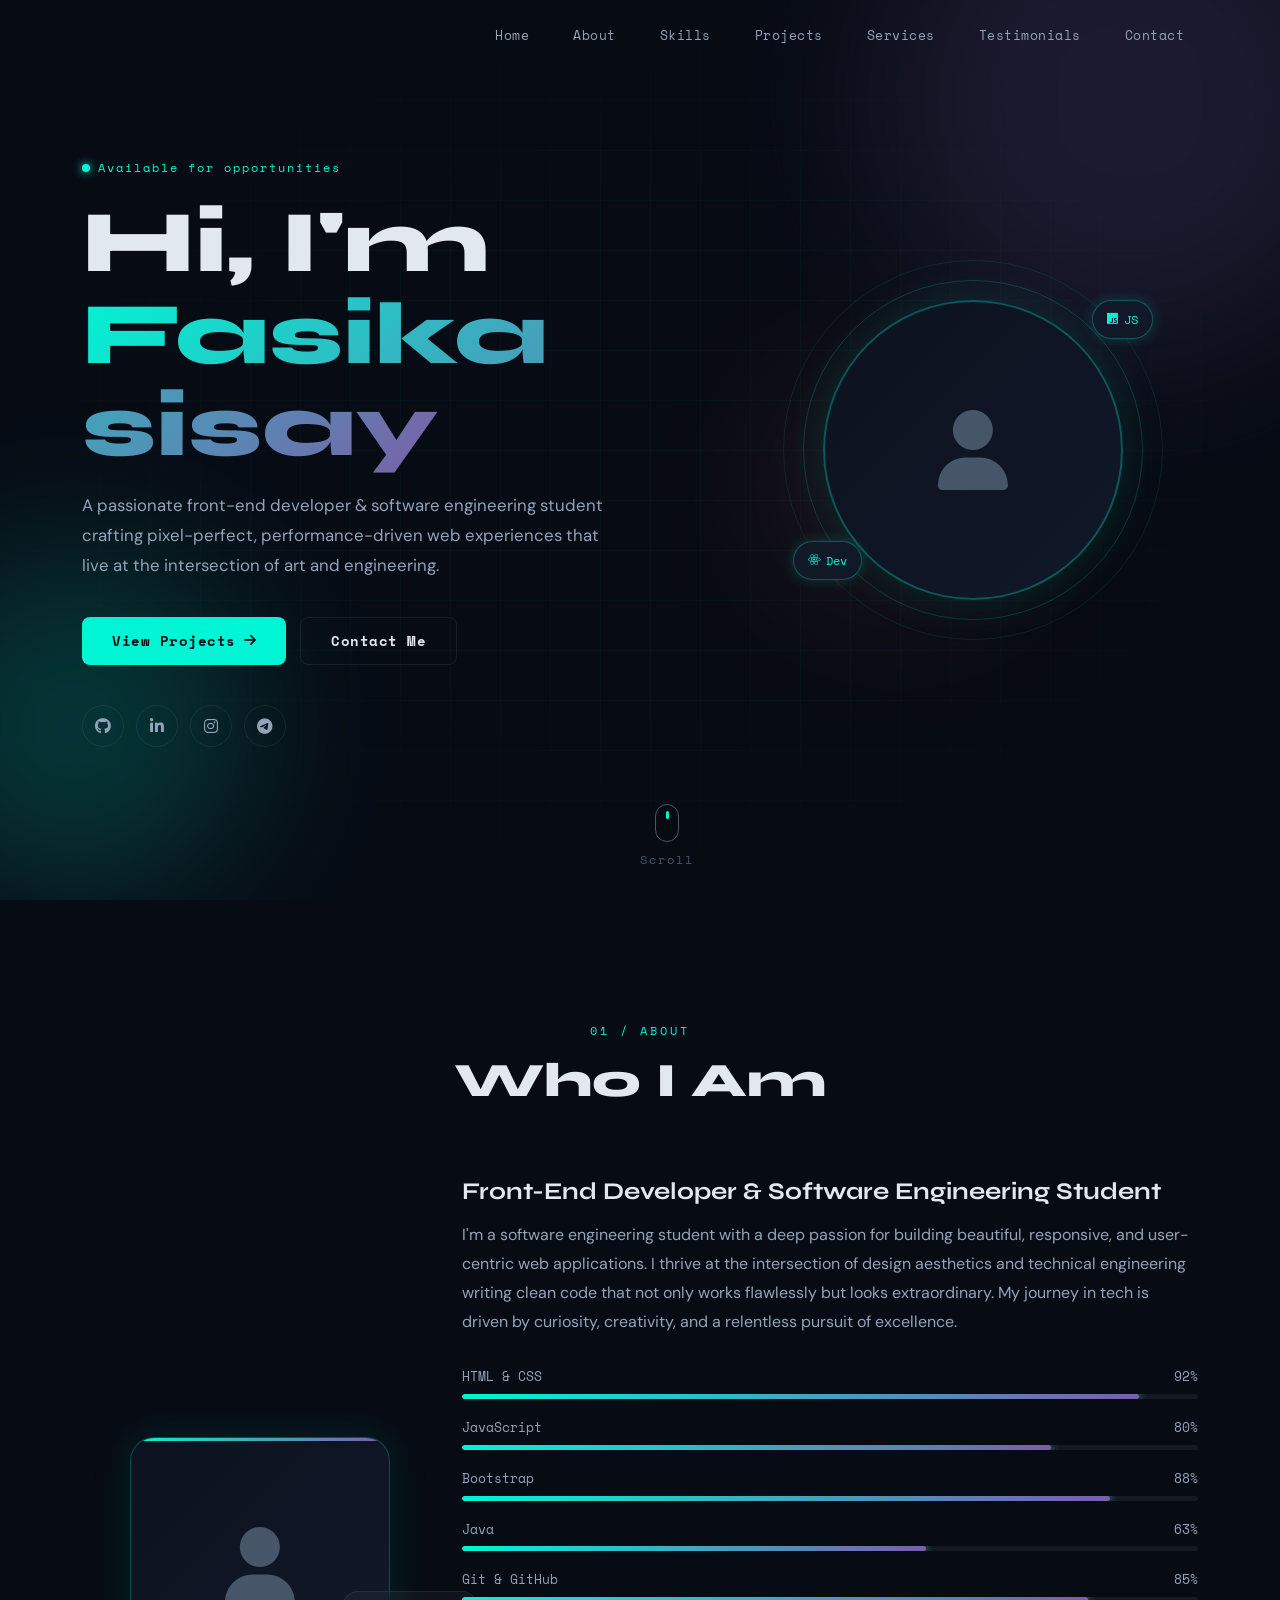
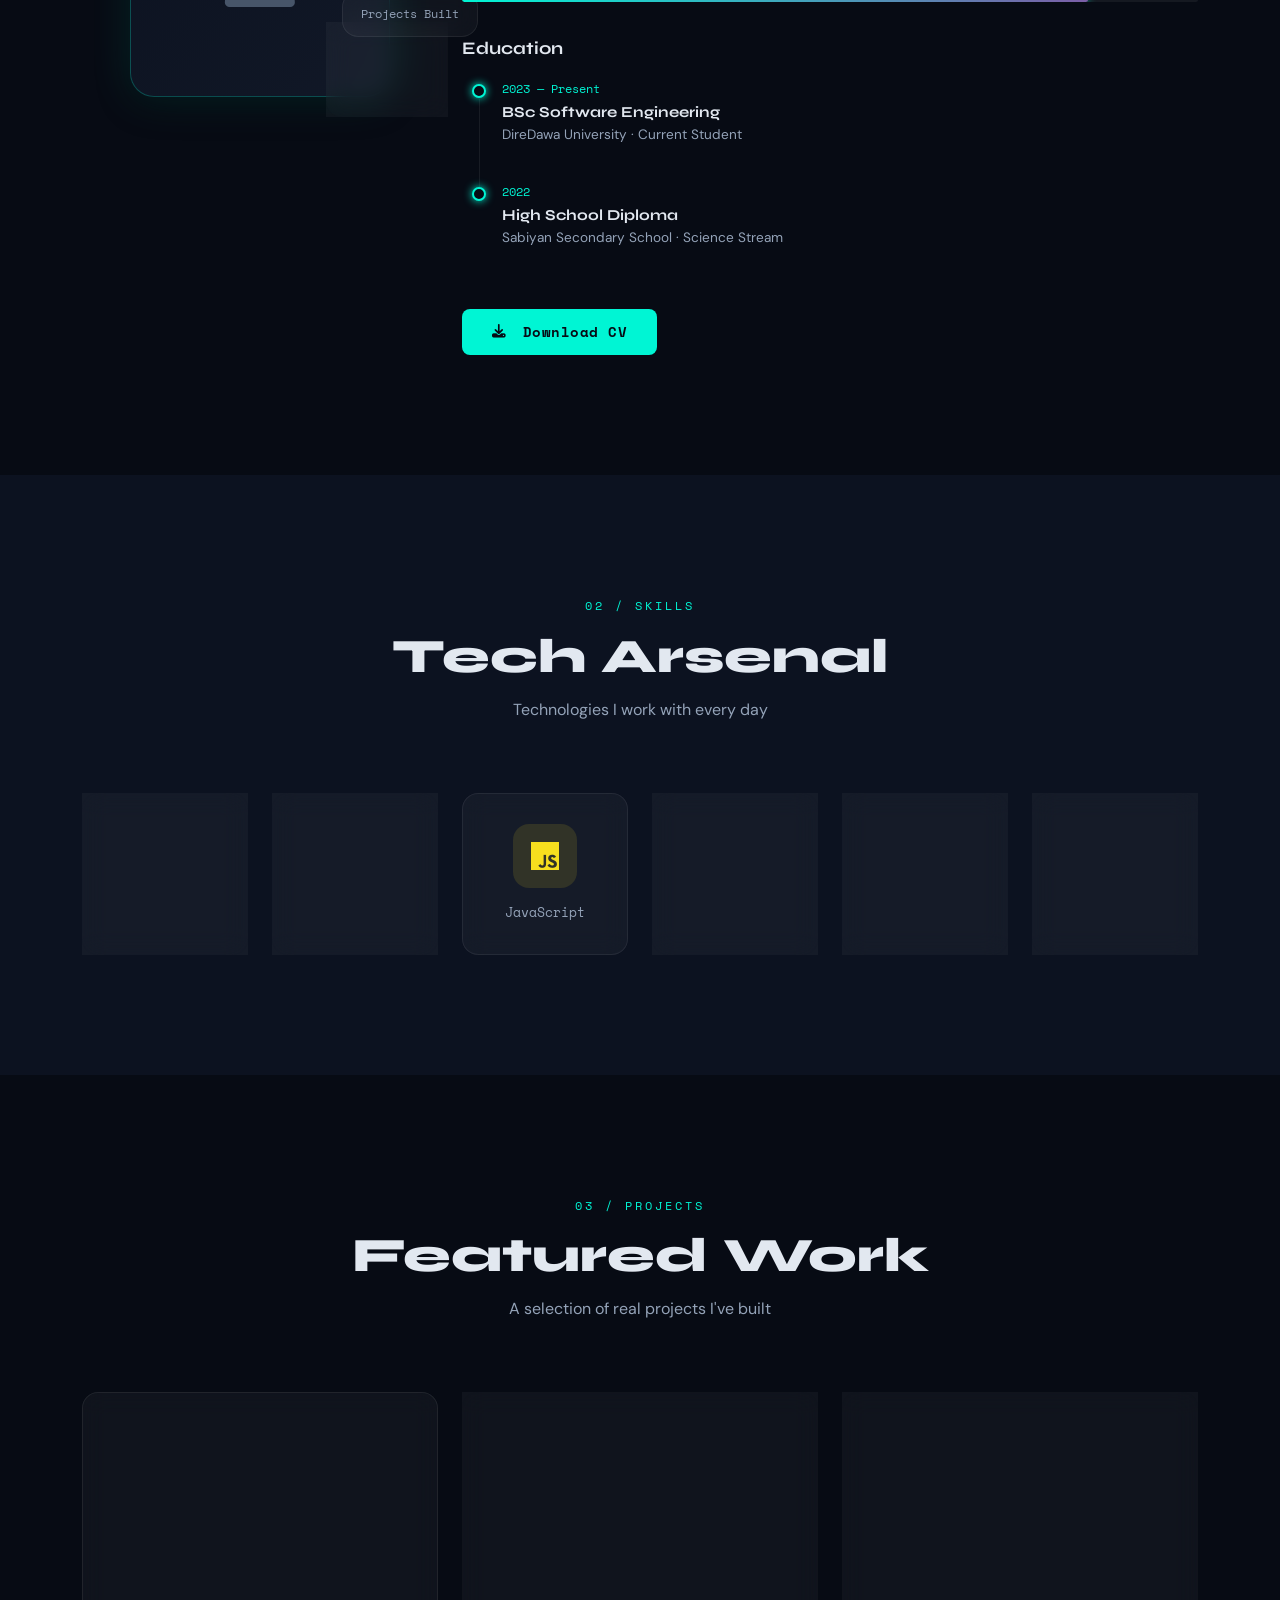
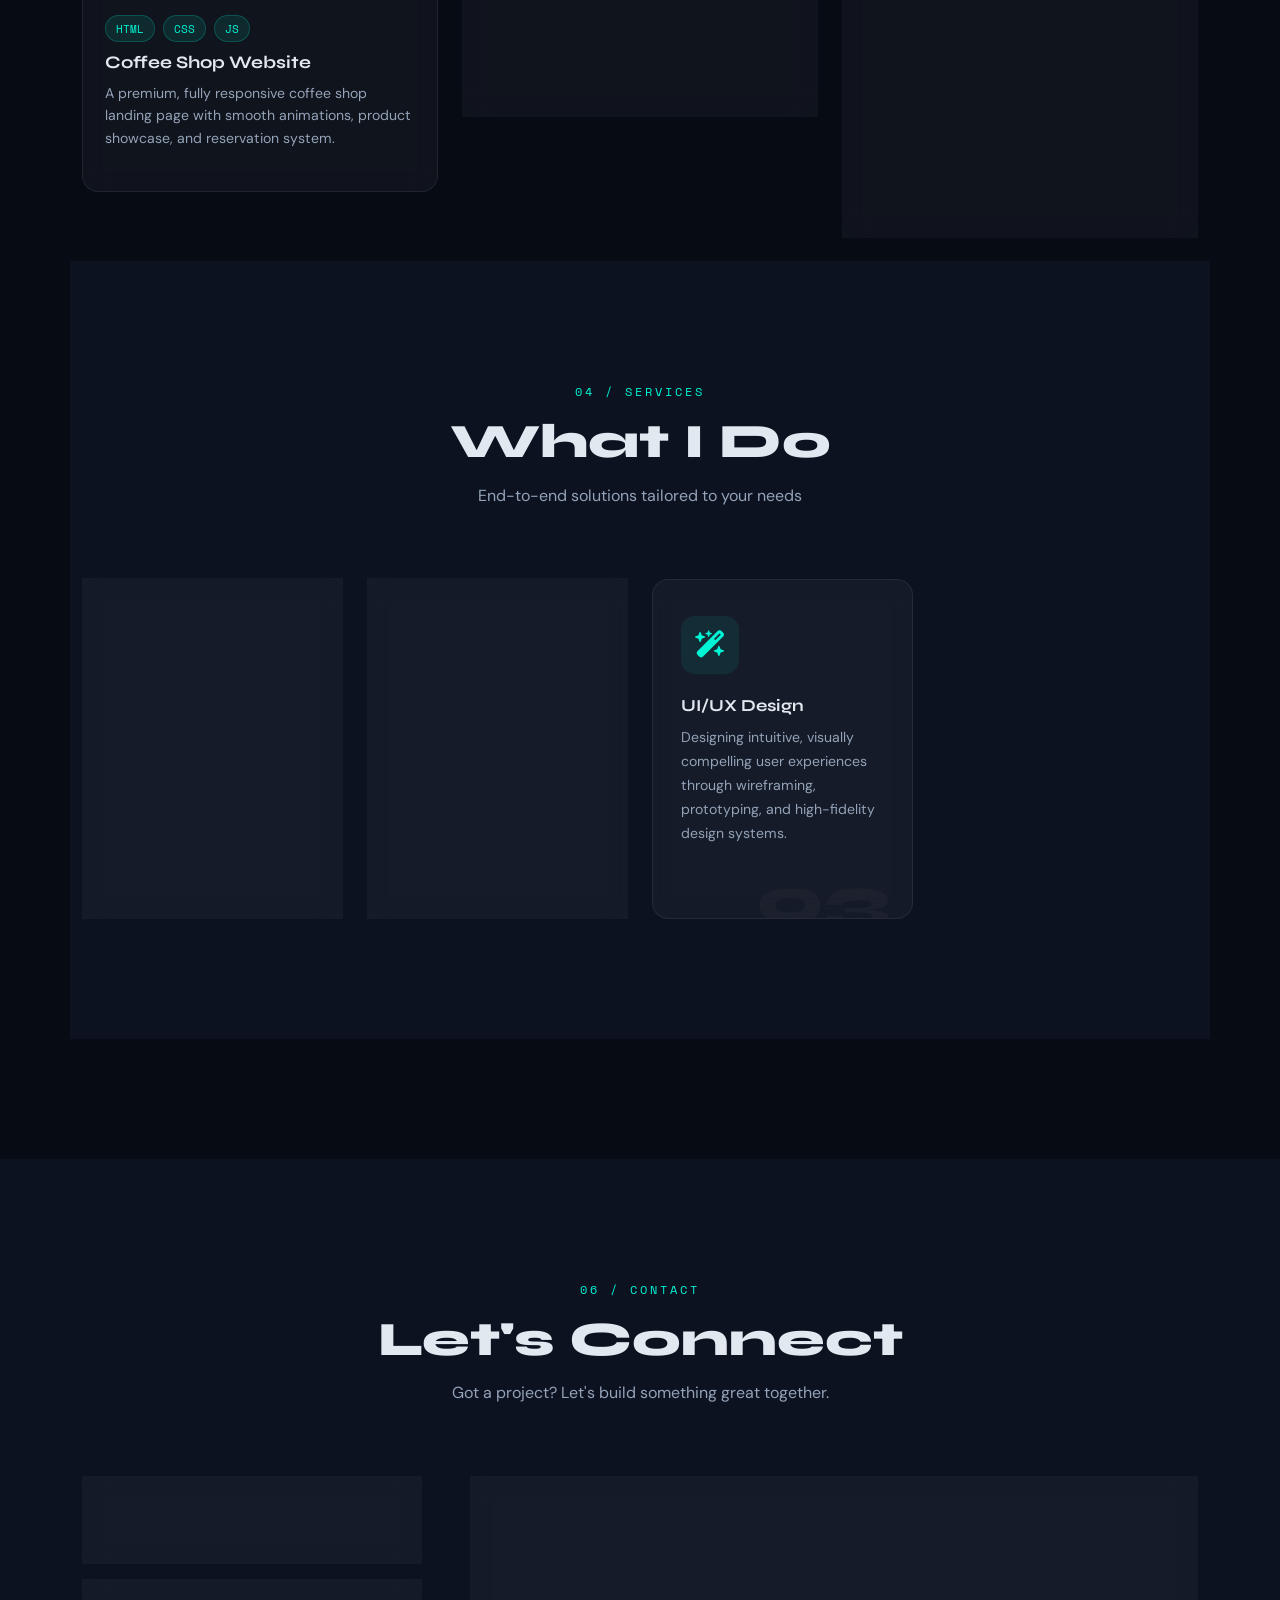
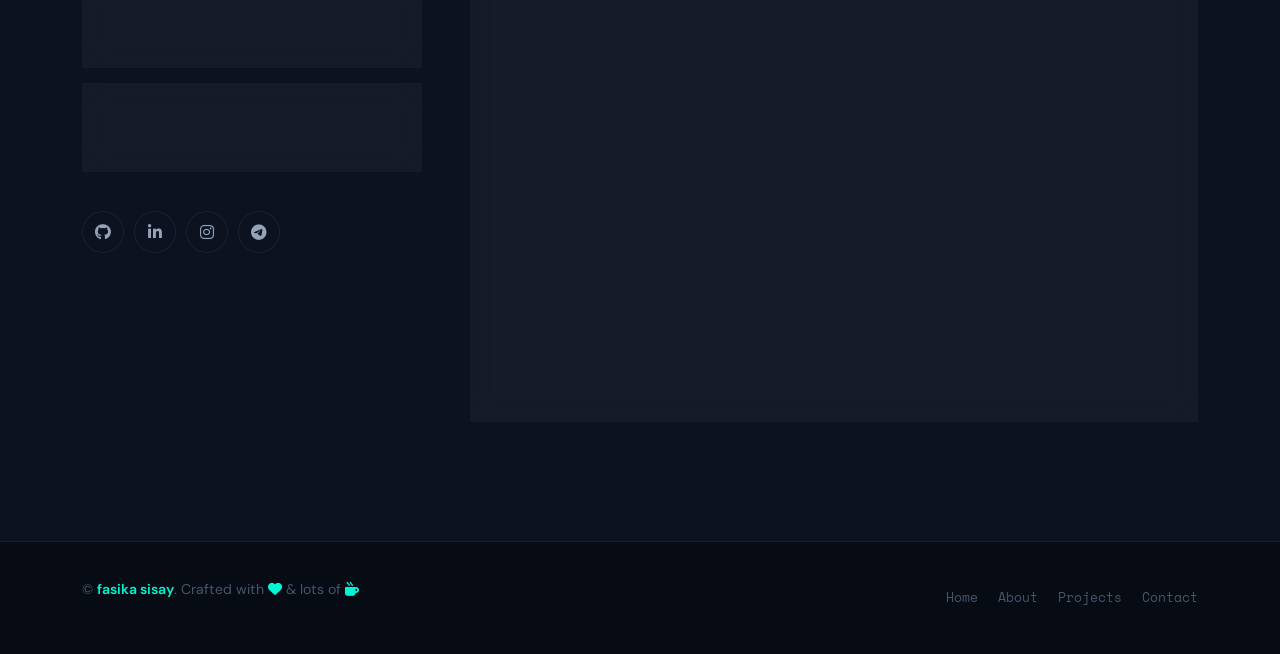
==== commit c5f2bae8: "dee" ====
--- a/index.html
+++ b/index.html
@@ -55,7 +55,7 @@
         </div>
       </button>
       <div class="collapse navbar-collapse" id="navMenu">
-        <ul class="navbar-nav ms-auto gap-1">
+        <ul class="navbar-nav ms-auto gap-3">
           <li class="nav-item"><a class="nav-link" href="#hero">Home</a></li>
           <li class="nav-item"><a class="nav-link" href="#about">About</a></li>
           <li class="nav-item"><a class="nav-link" href="#skills">Skills</a></li>
@@ -92,9 +92,7 @@
           <h1 class="hero-name" data-aos="fade-right" data-aos-delay="100" data-aos-duration="900">
             Hi, I'm<br /><span class="name-highlight">Fasika sisay</span>
           </h1>
-          <p class="hero-role" data-aos="fade-right" data-aos-delay="200" data-aos-duration="900">
-            <span class="role-prefix">// </span><span id="typed-text"></span><span class="typed-cursor">|</span>
-          </p>
+          
           <p class="hero-bio" data-aos="fade-right" data-aos-delay="300" data-aos-duration="900">
             A passionate front-end developer &amp; software engineering student crafting pixel-perfect, performance-driven web experiences that live at the intersection of art and engineering.
           </p>
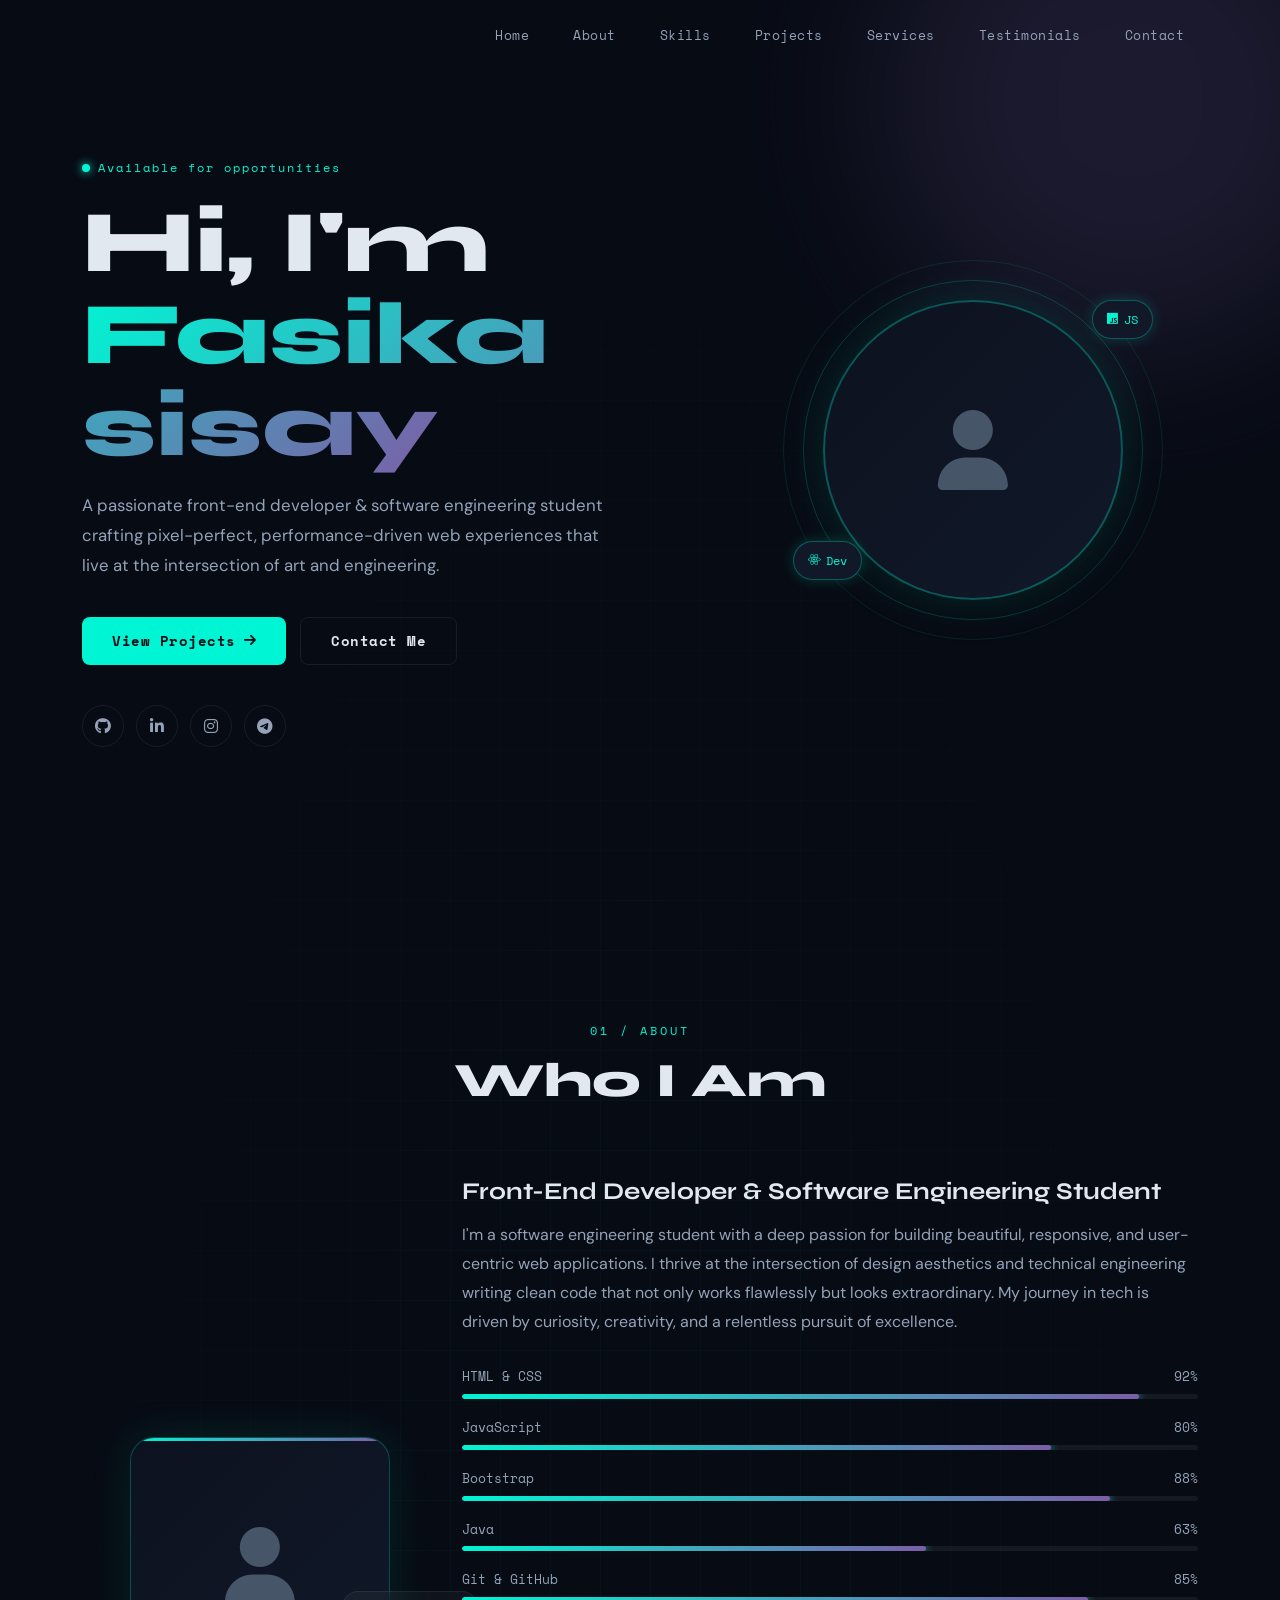
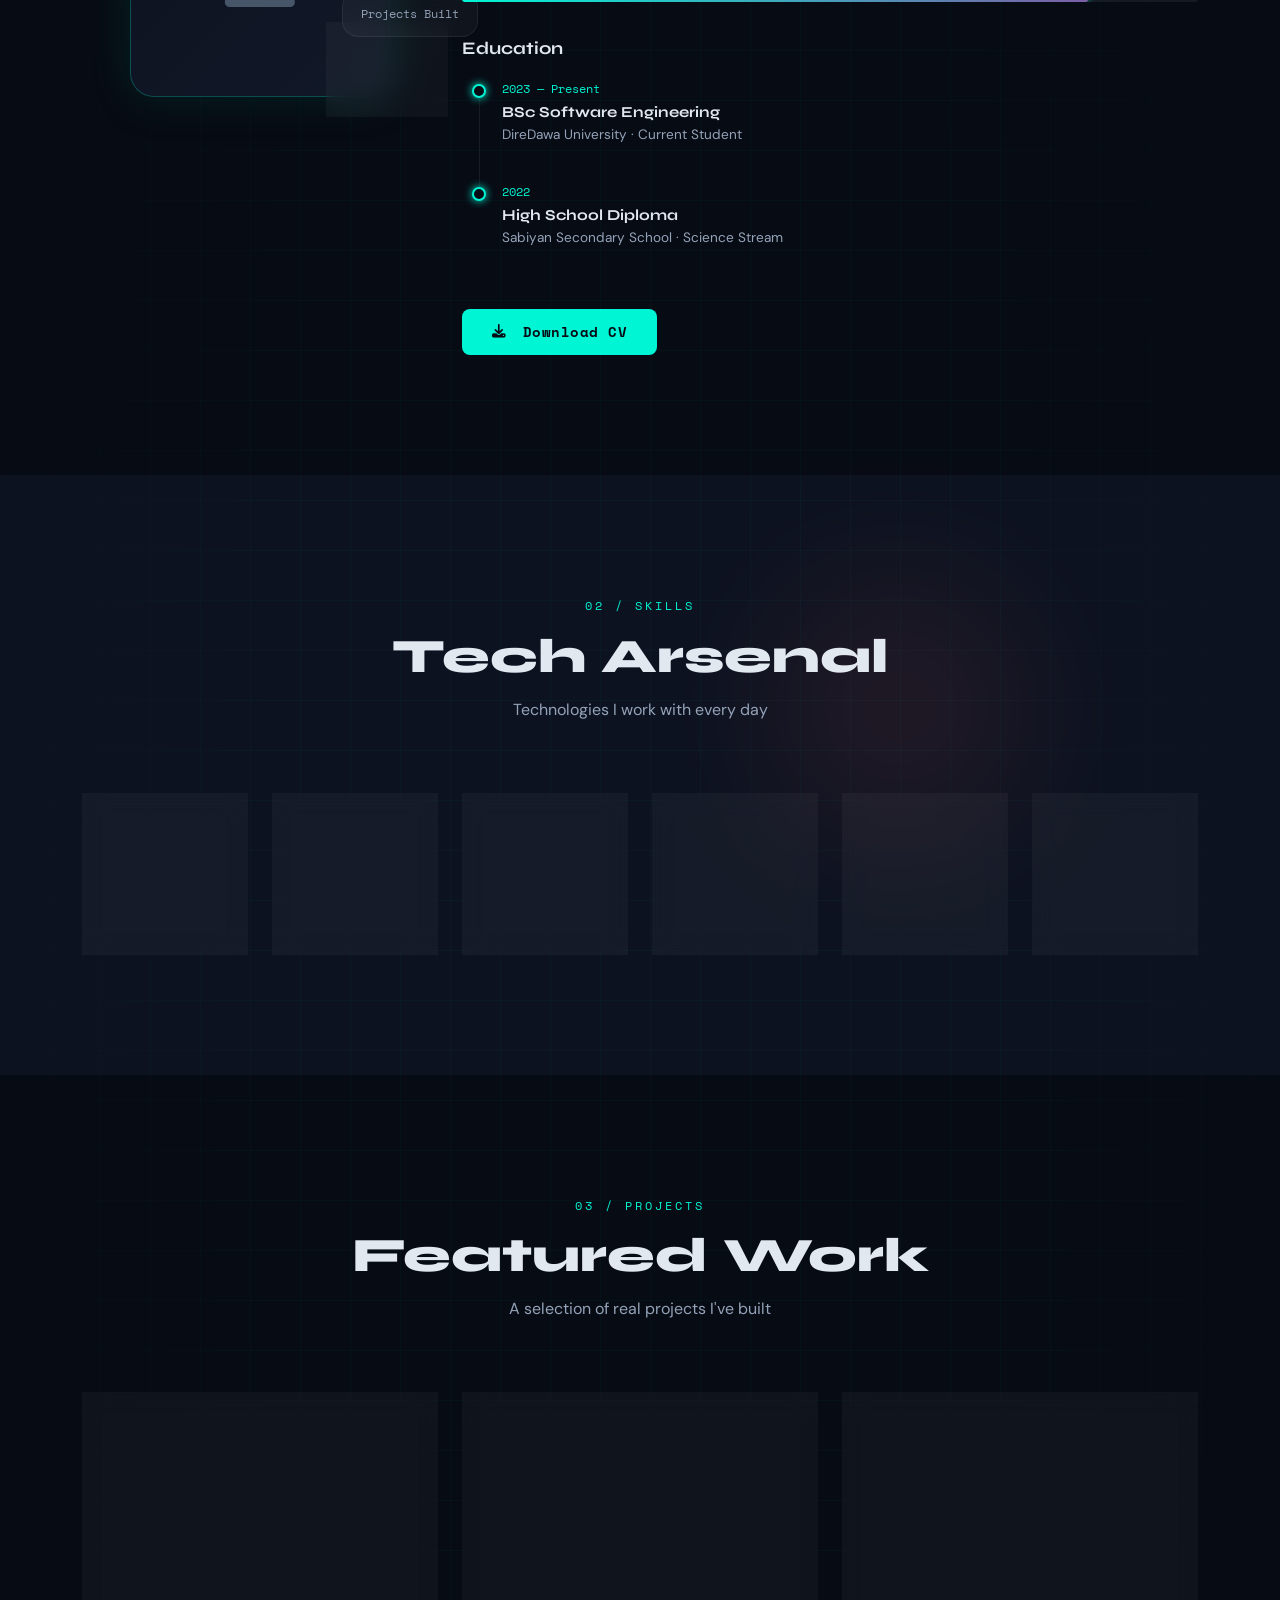
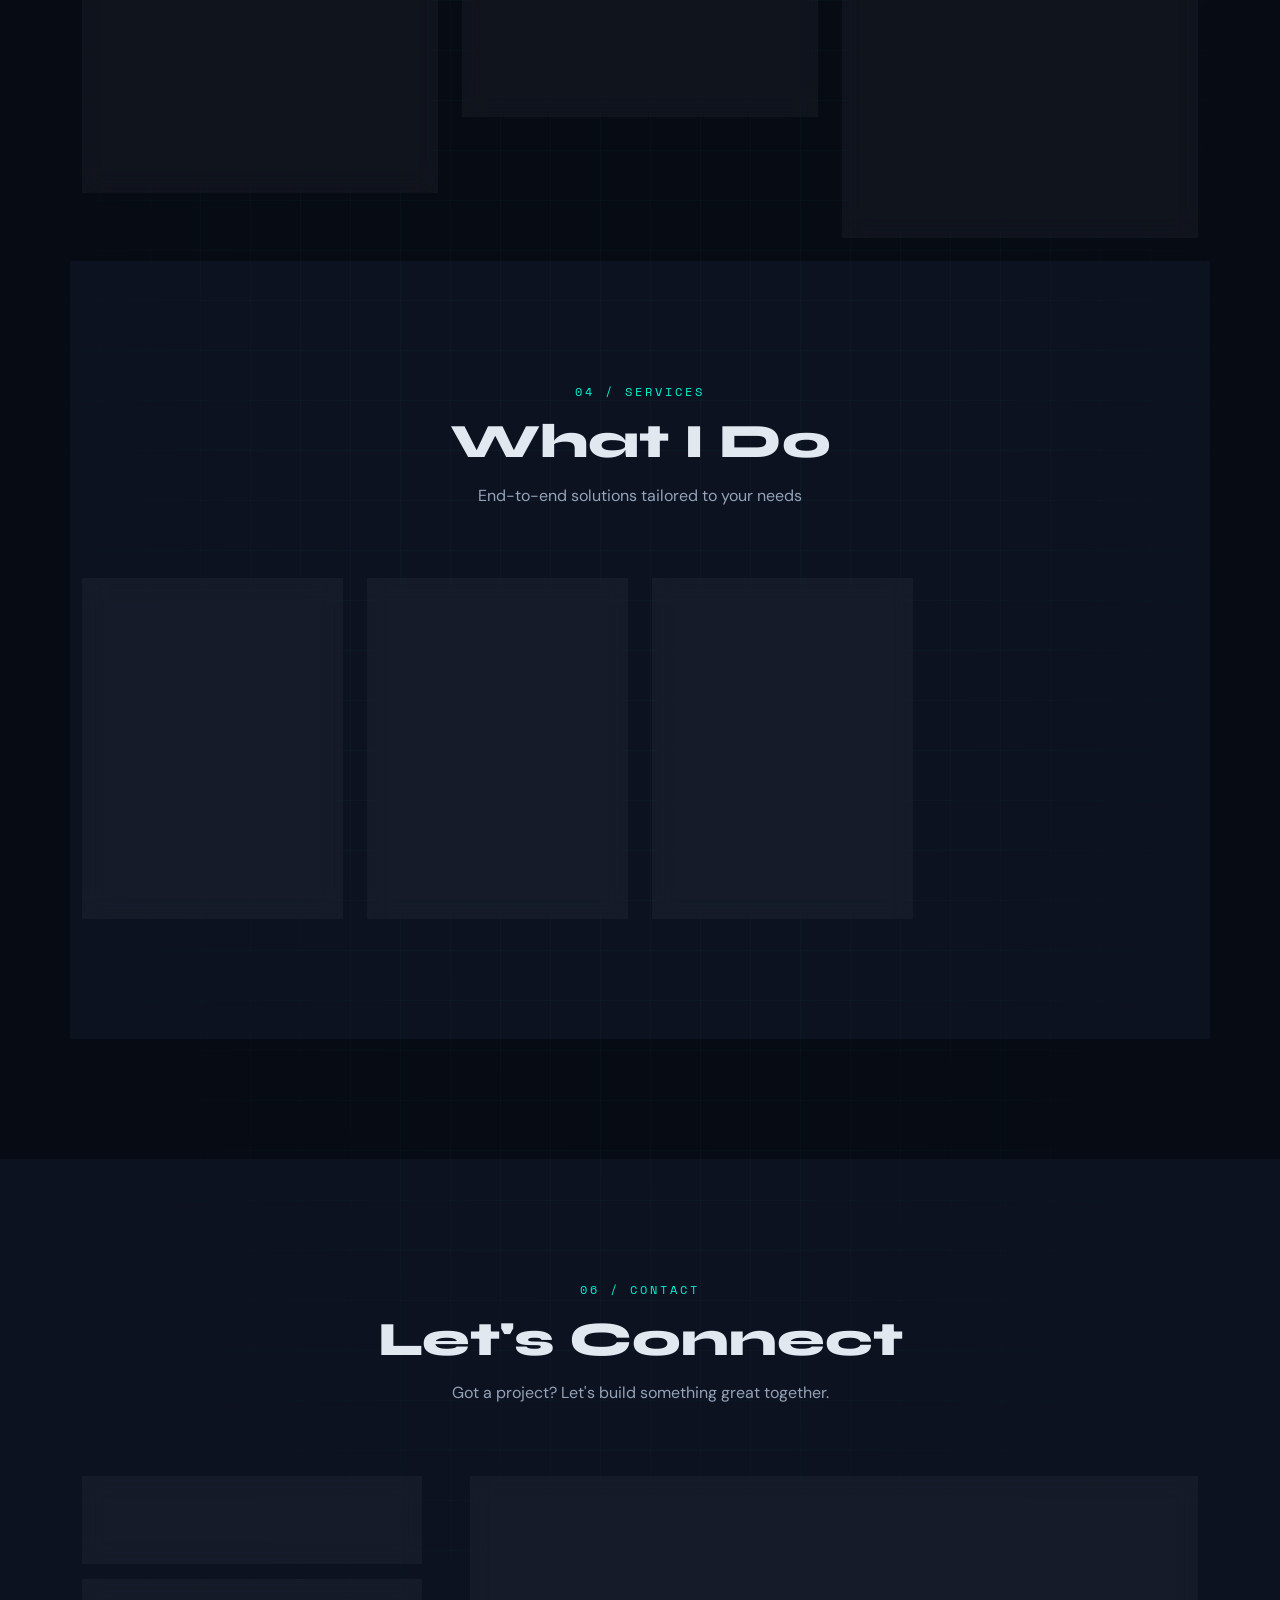
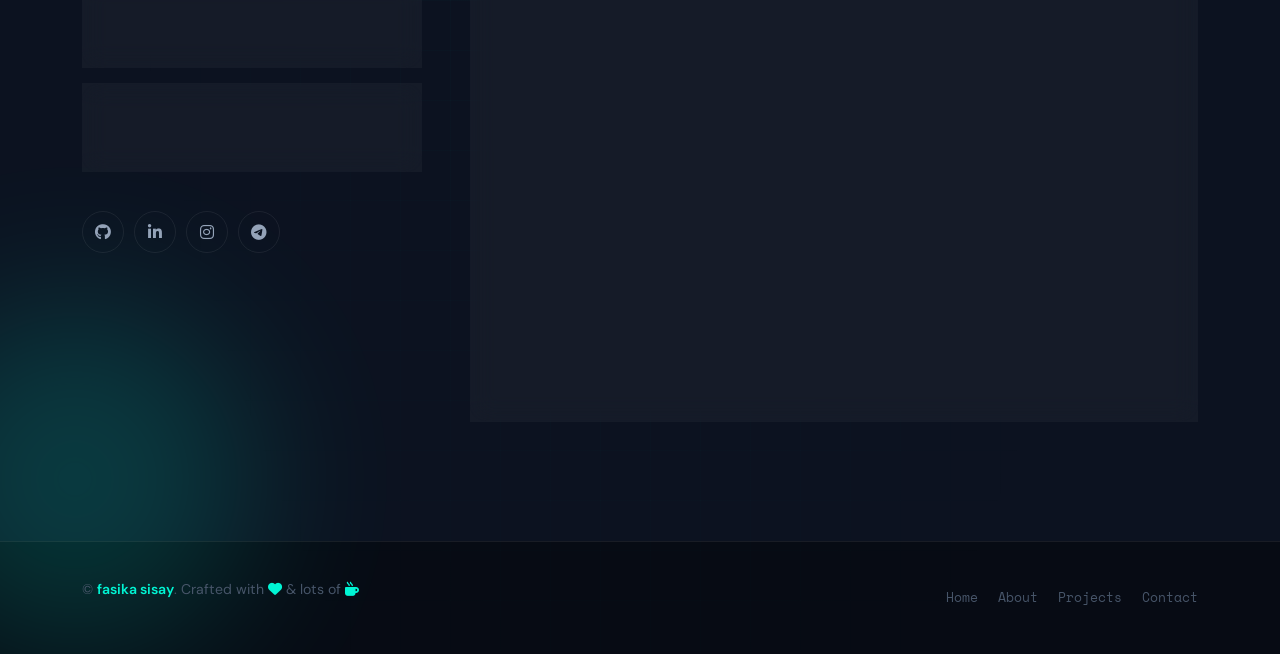
==== commit d472d550: "edited" ====
--- a/index.html
+++ b/index.html
@@ -133,15 +133,7 @@
         </div>
       </div>
 
-      <!-- Scroll indicator -->
-      <div class="scroll-indicator" data-aos="fade-up" data-aos-delay="800">
-        <div class="scroll-mouse">
-          <div class="scroll-wheel"></div>
-        </div>
-        <span>Scroll</span>
-      </div>
-    </div>
-  </section>
+    </div>
 
   <!-- ═══════════════════════════════════════
        ABOUT SECTION
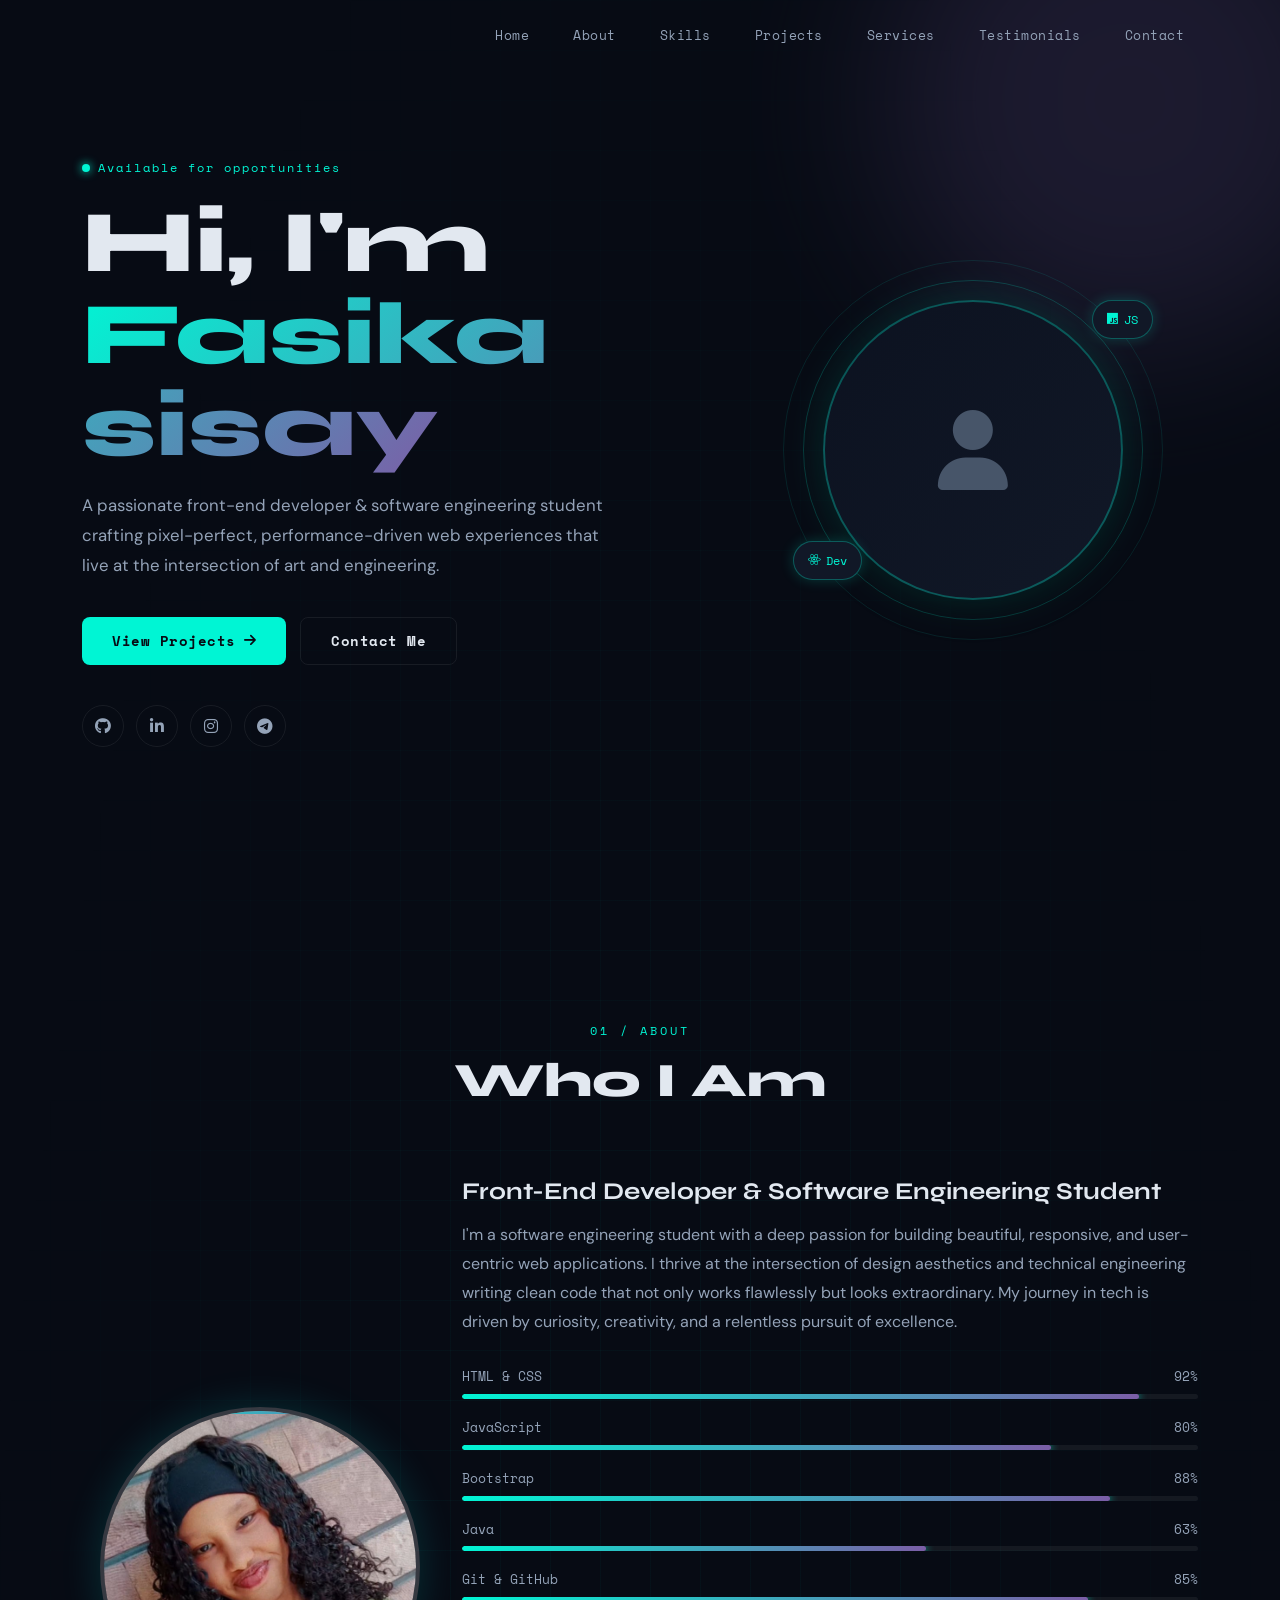
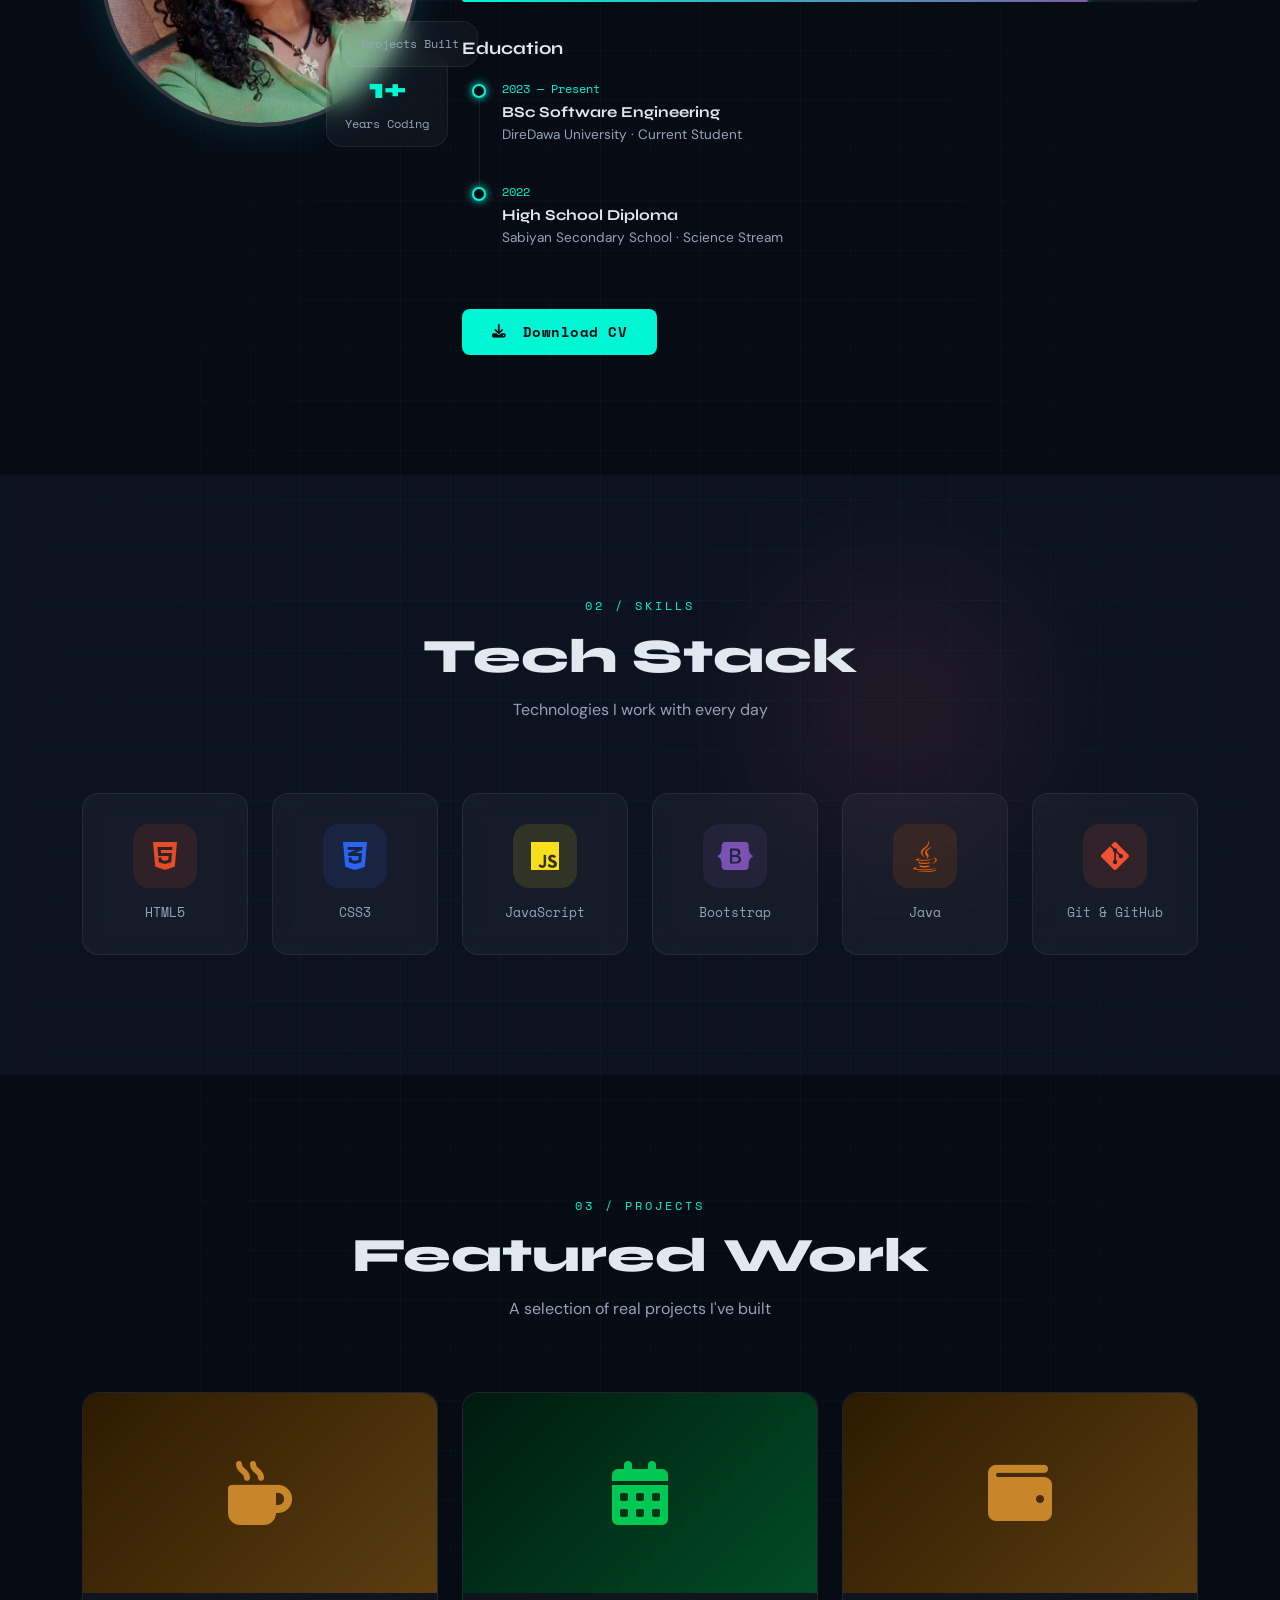
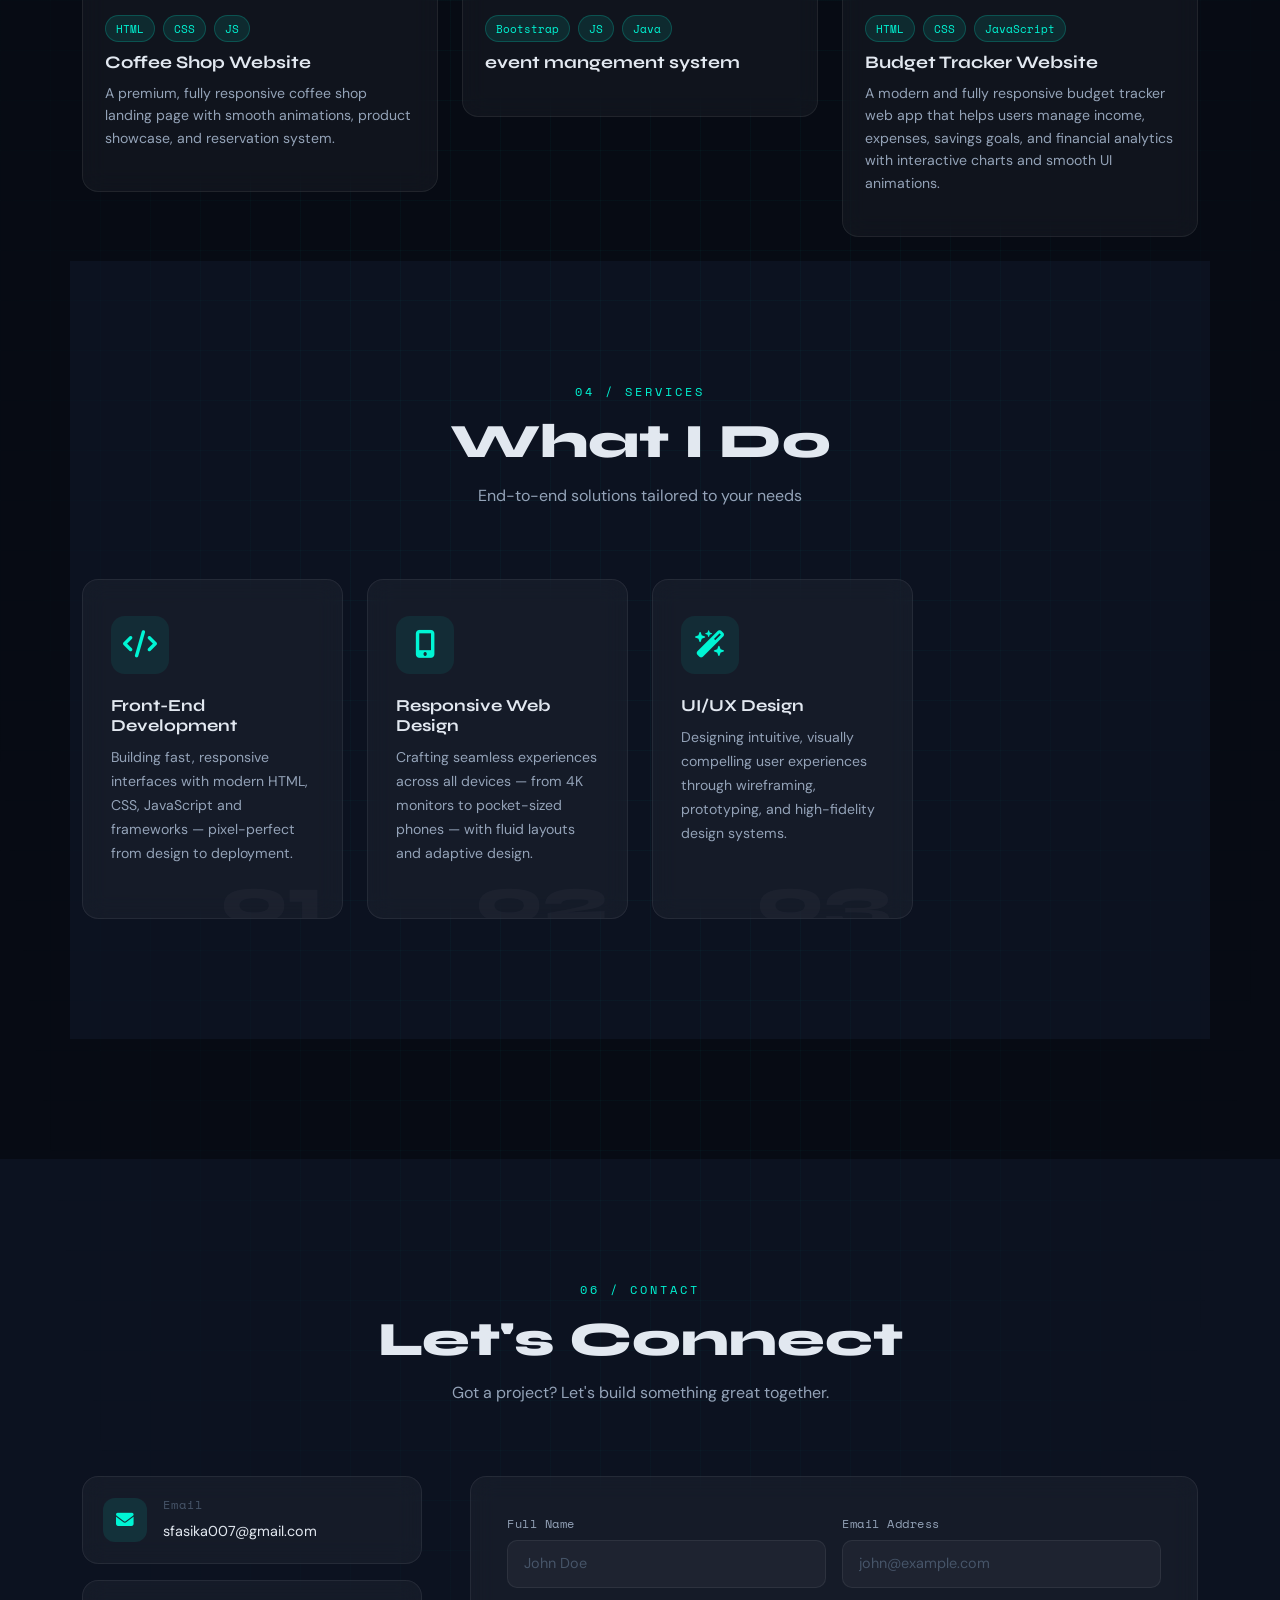
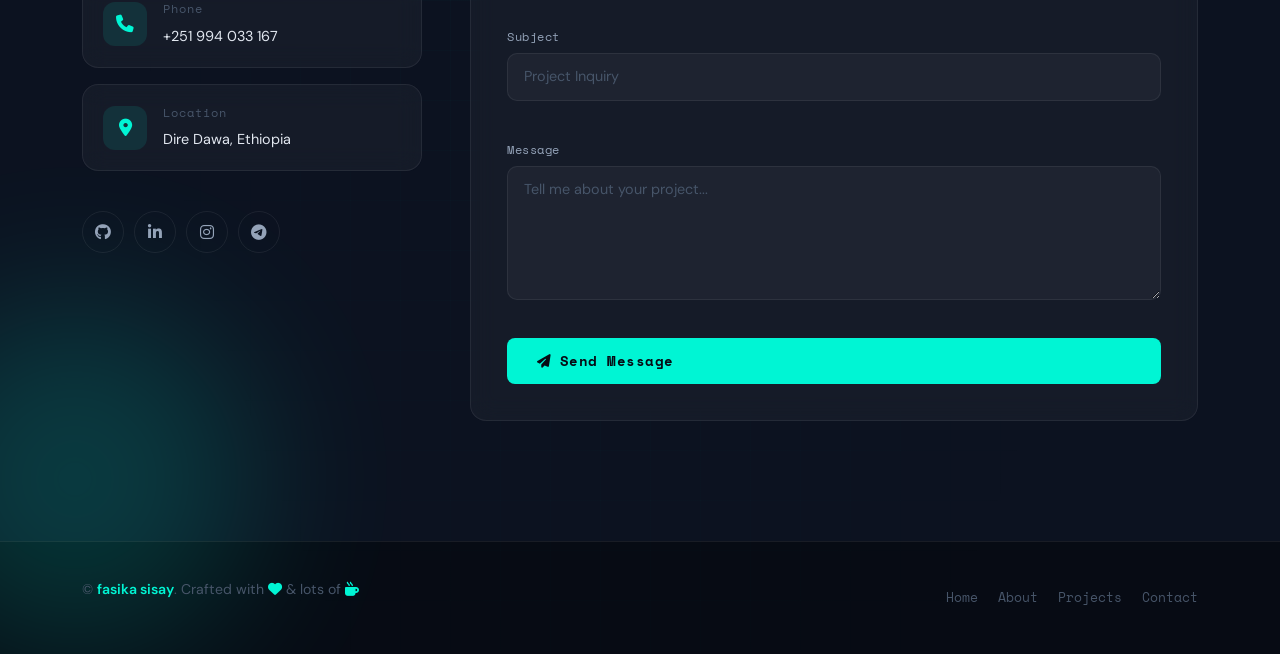
==== commit dff30894: "added a file" ====
--- a/index.html
+++ b/index.html
@@ -26,9 +26,7 @@
 </head>
 <body>
 
-  <!-- ═══════════════════════════════════════
-       LOADING SCREEN
-  ═══════════════════════════════════════ -->
+  <!-- LOADING SCREEN-->
   <div id="loader">
     <div class="loader-inner">
       <div class="loader-ring"></div>
@@ -41,9 +39,7 @@
   
   <div id="scroll-progress"></div>
 
-  <!-- ═══════════════════════════════════════
-       NAVBAR
-  ═══════════════════════════════════════ -->
+  <!-- NAVBAR -->
   <nav class="navbar navbar-expand-lg fixed-top" id="mainNav">
     <div class="container">
       <a class="navbar-brand" href="#hero">
@@ -68,9 +64,7 @@
     </div>
   </nav>
 
-  <!-- ═══════════════════════════════════════
-       HERO SECTION
-  ═══════════════════════════════════════ -->
+  <!--  HERO SECTION -->
   <section id="hero">
     <!-- Particle Canvas -->
     <canvas id="particles-canvas"></canvas>
@@ -135,9 +129,7 @@
 
     </div>
 
-  <!-- ═══════════════════════════════════════
-       ABOUT SECTION
-  ═══════════════════════════════════════ -->
+  <!--ABOUT SECTION-->
   <section id="about" class="section-pad">
     <div class="container">
       <div class="section-header" data-aos="fade-up">
@@ -150,8 +142,8 @@
         <div class="col-lg-4" data-aos="fade-right" data-aos-duration="900">
           <div class="about-avatar-wrap">
             <div class="about-avatar">
-              <i class="fa-solid fa-user"></i>
-            </div>
+              <img src="photo.jpg" alt="Fasik Profile Photo">
+</div>
             <div class="about-card-stat glass-card">
               <span class="stat-num">1+</span>
               <span class="stat-label">Years Coding</span>
@@ -225,14 +217,12 @@
     </div>
   </section>
 
-  <!-- ═══════════════════════════════════════
-       SKILLS SECTION
-  ═══════════════════════════════════════ -->
+  <!-- SKILLS SECTION -->
   <section id="skills" class="section-pad skills-section">
     <div class="container">
       <div class="section-header" data-aos="fade-up">
         <span class="section-tag">02 / Skills</span>
-        <h2 class="section-title">Tech Arsenal</h2>
+        <h2 class="section-title">Tech Stack</h2>
         <p class="section-sub">Technologies I work with every day</p>
       </div>
 
@@ -301,9 +291,7 @@
     </div>
   </section>
 
-  <!-- ═══════════════════════════════════════
-       PROJECTS SECTION
-  ═══════════════════════════════════════ -->
+  <!-- PROJECTS SECTION -->
   <section id="projects" class="section-pad">
     <div class="container">
       <div class="section-header" data-aos="fade-up">
@@ -461,9 +449,7 @@
 
   
 
-  <!-- ═══════════════════════════════════════
-       CONTACT SECTION
-  ═══════════════════════════════════════ -->
+  <!--CONTACT SECTION -->
   <section id="contact" class="section-pad contact-section">
     <div class="container">
       <div class="section-header" data-aos="fade-up">
@@ -558,9 +544,7 @@
     </div>
   </section>
 
-  <!-- ═══════════════════════════════════════
-       FOOTER
-  ═══════════════════════════════════════ -->
+  <!--FOOTER -->
   <footer id="footer">
     <div class="container">
       <div class="footer-inner">
@@ -582,9 +566,7 @@
     </a>
   </footer>
 
-  <!-- ═══════════════════════════════════════
-       SCRIPTS
-  ═══════════════════════════════════════ -->
+  <!--SCRIPTS-->
   <!-- Bootstrap 5 -->
   <script src="https://cdn.jsdelivr.net/npm/bootstrap@5.3.3/dist/js/bootstrap.bundle.min.js"></script>
   <!-- AOS -->
--- a/style.css
+++ b/style.css
@@ -1184,3 +1184,22 @@
 
 /* ─── 19. Selection Color ───────────────────── */
 ::selection { background: rgba(var(--neon-rgb), 0.2); color: var(--neon); }
+
+.about-avatar{
+    width:320px;
+    height:320px;
+    border-radius:50%;
+    overflow:hidden;
+    border:4px solid rgba(255,255,255,0.15);
+    background:rgba(255,255,255,0.05);
+    display:flex;
+    align-items:center;
+    justify-content:center;
+    box-shadow:0 0 40px rgba(0,255,255,0.15);
+}
+
+.about-avatar img{
+    width:100%;
+    height:100%;
+    object-fit:cover;
+}
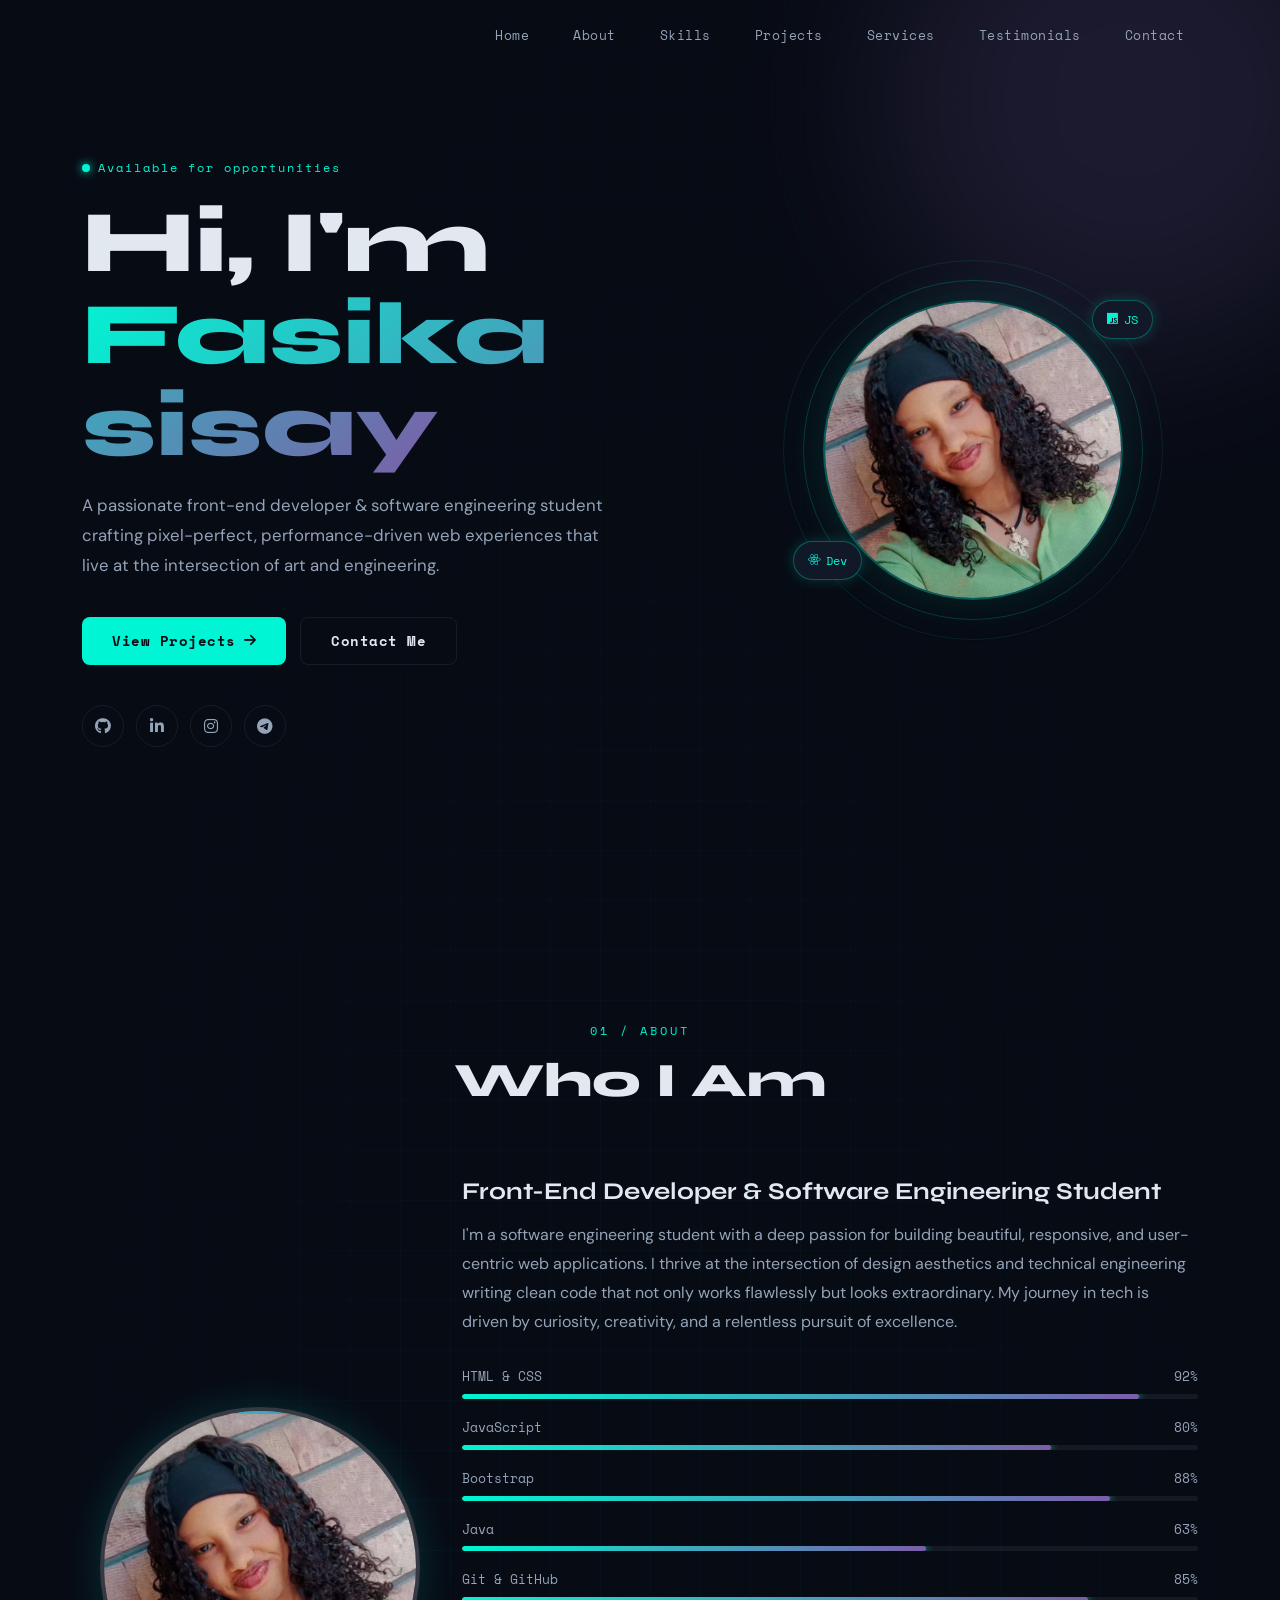
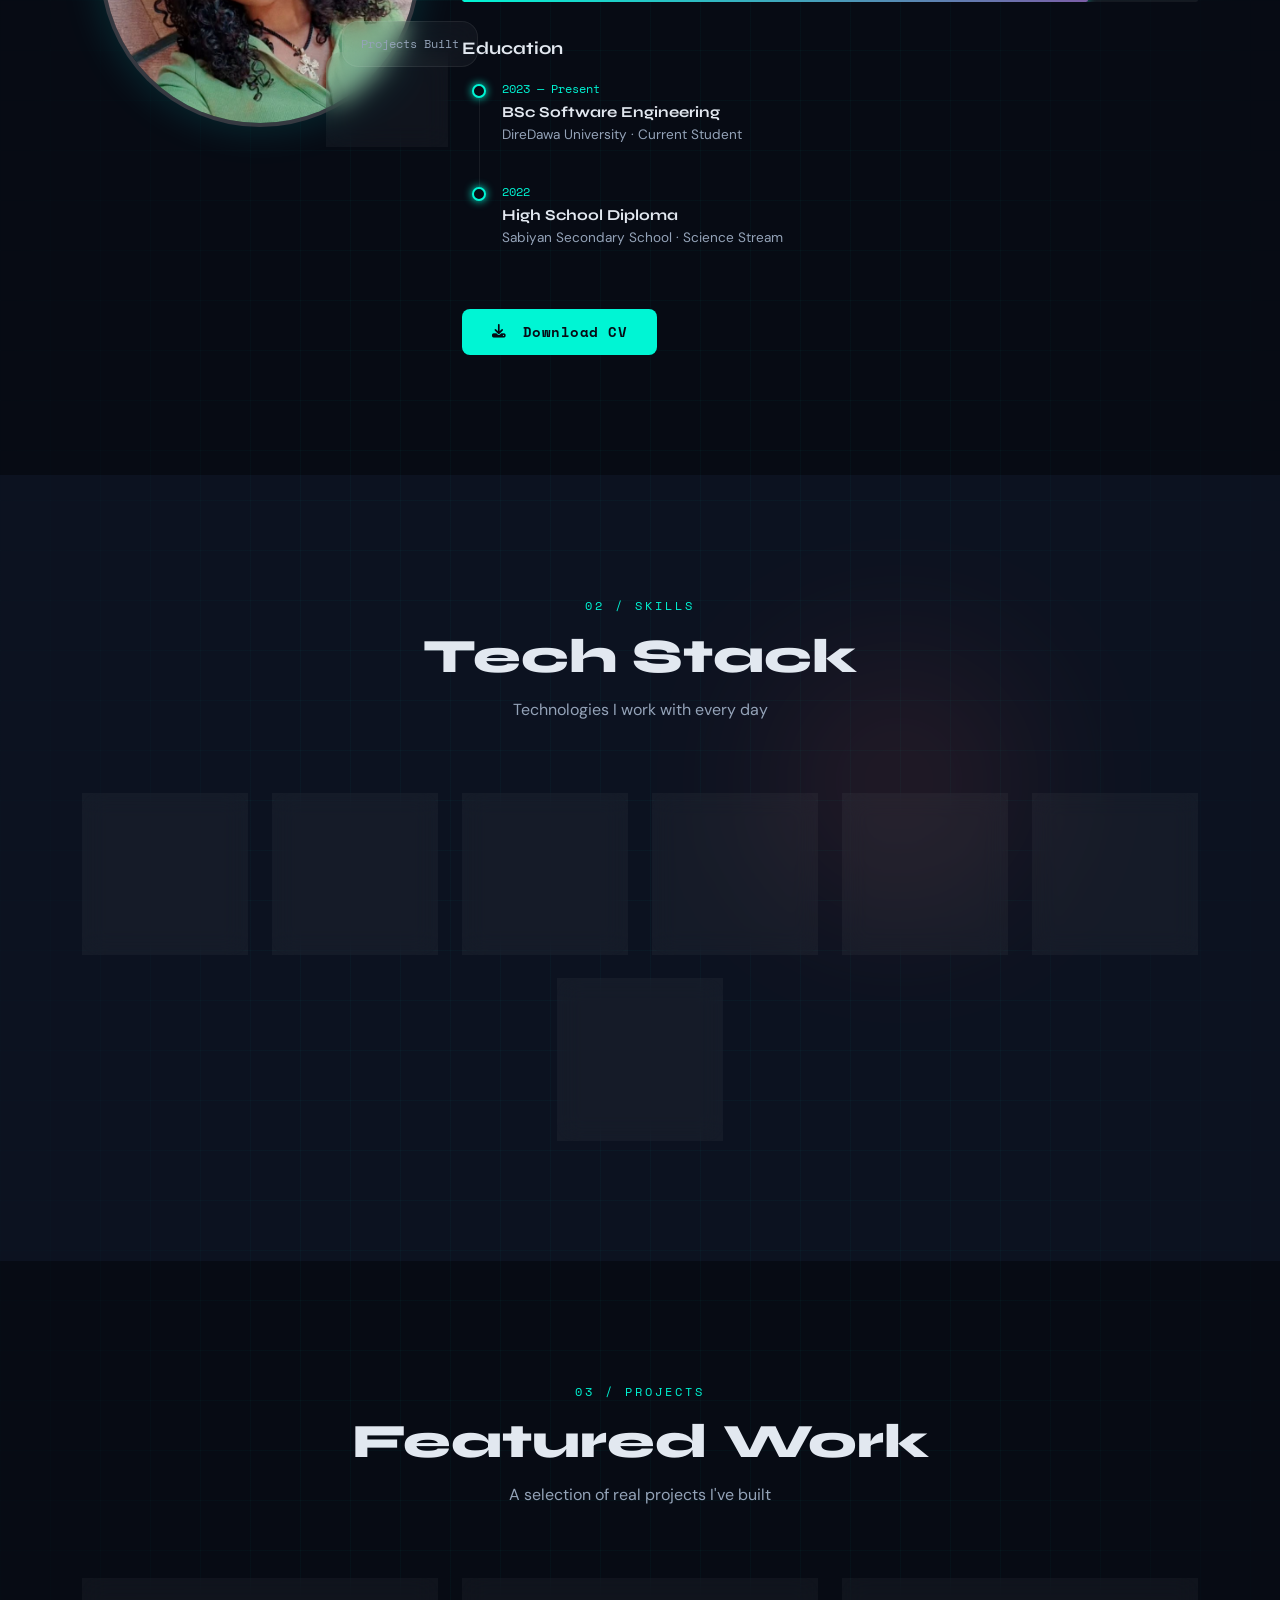
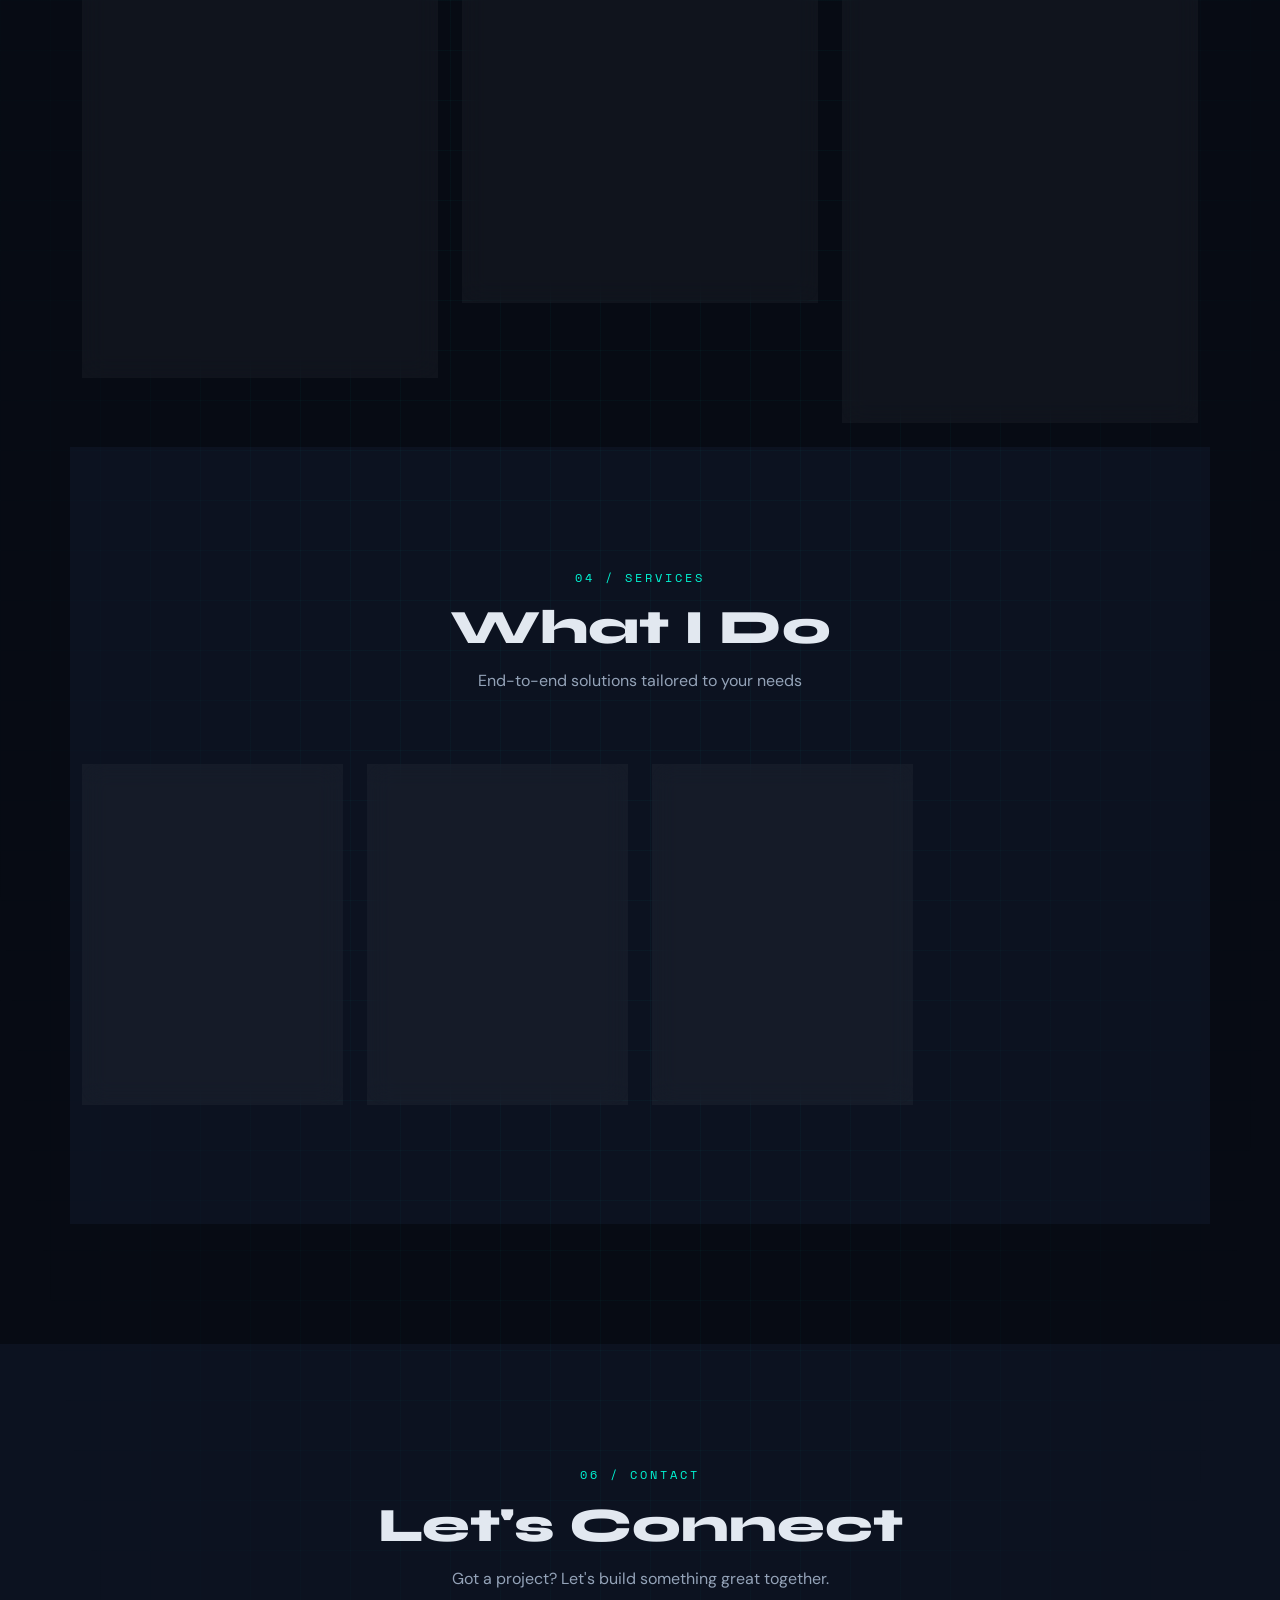
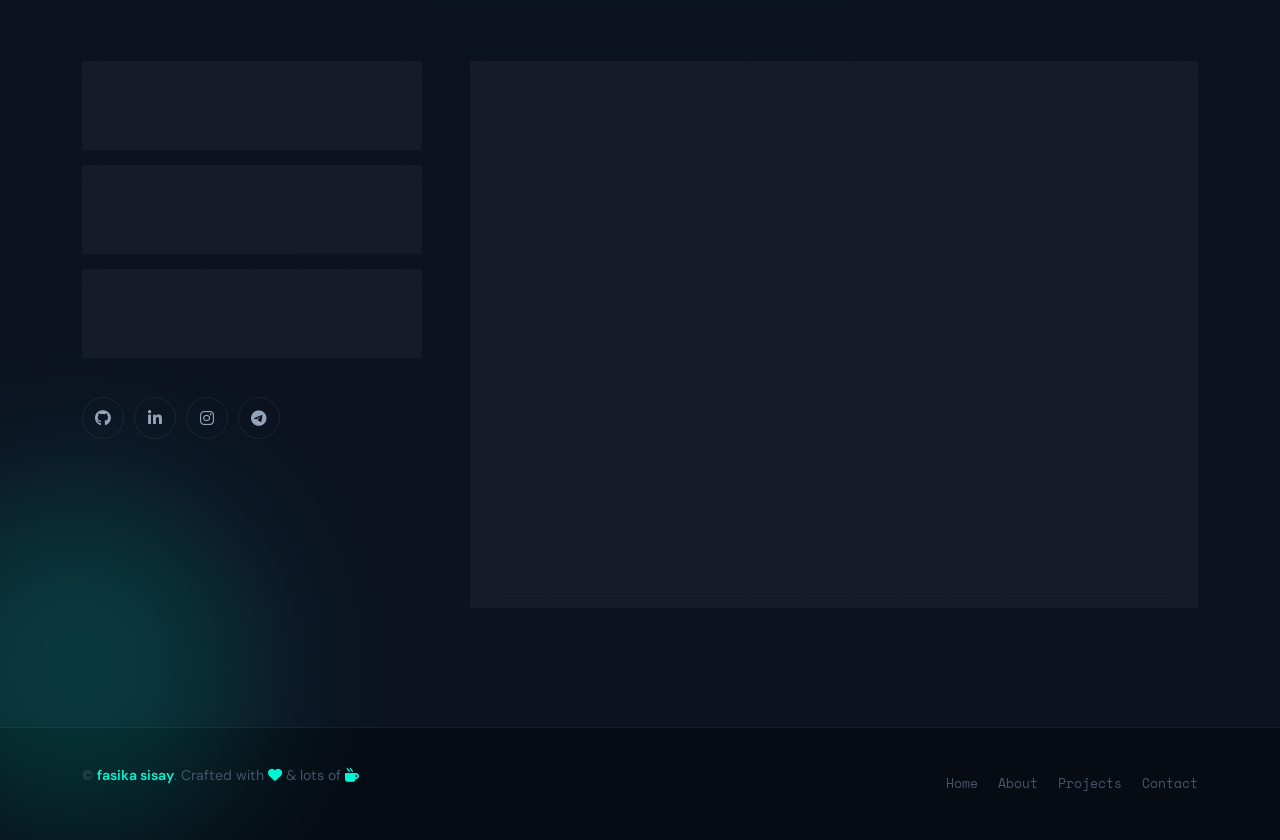
==== commit 7e795f21: "finalll" ====
--- a/index.html
+++ b/index.html
@@ -5,8 +5,12 @@
   <meta name="viewport" content="width=device-width, initial-scale=1.0" />
   <meta name="description" content="Personal portfolio of a front-end developer and CS student — crafting futuristic, elegant web experiences." />
   <meta name="keywords" content="front-end developer, portfolio, web design, JavaScript, HTML, CSS, Bootstrap" />
-  <title>Portfolio | Front-End Developer</title>
-
+  <meta property="og:title" content="Fasika Sisay Portfolio">
+<meta property="og:description" content="Software Engineering Student & Front-End Developer">
+<meta property="og:image" content="images/preview.png">
+<meta property="og:type" content="website">
+  <title>Fasika Sisay | Software Engineer</title>
+<link rel="icon" type="image/png" href="images/favicon.png">
   <!-- Fonts -->
   <link rel="preconnect" href="https://fonts.googleapis.com" />
   <link rel="preconnect" href="https://fonts.gstatic.com" crossorigin />
@@ -114,7 +118,7 @@
             <div class="avatar-ring"></div>
             <div class="avatar-ring avatar-ring-2"></div>
             <div class="avatar-placeholder">
-              <i class="fa-solid fa-user"></i>
+              <img src="photo.jpg" alt="Fasika Sisay" class="hero-avatar" />
             </div>
             <!-- Floating badges -->
             <div class="float-badge badge-top-right">
@@ -142,8 +146,8 @@
         <div class="col-lg-4" data-aos="fade-right" data-aos-duration="900">
           <div class="about-avatar-wrap">
             <div class="about-avatar">
-              <img src="photo.jpg" alt="Fasik Profile Photo">
-</div>
+              <img src="photo.jpg" alt="Fasika Sisay">
+            </div>
             <div class="about-card-stat glass-card">
               <span class="stat-num">1+</span>
               <span class="stat-label">Years Coding</span>
@@ -209,7 +213,7 @@
             </div>
           </div>
 
-          <a href="#" class="btn btn-neon mt-4">
+          <a href="assets/files/fasika_sisay _CV.pdf" class="btn btn-neon mt-4">
             <i class="fa-solid fa-download me-2"></i> Download CV
           </a>
         </div>
@@ -287,6 +291,14 @@
             <div class="skill-glow"></div>
           </div>
         </div>
+        <div class="col-6 col-md-4 col-lg-2" data-aos="zoom-in" data-aos-delay="480">
+          <div class="skill-card glass-card">
+            <div class="skill-icon skill-icon-react">
+              <i class="fa-brands fa-react"></i>
+            </div>
+            <span class="skill-name">React</span>
+            <div class="skill-glow"></div>
+          </div>
       </div>
     </div>
   </section>
